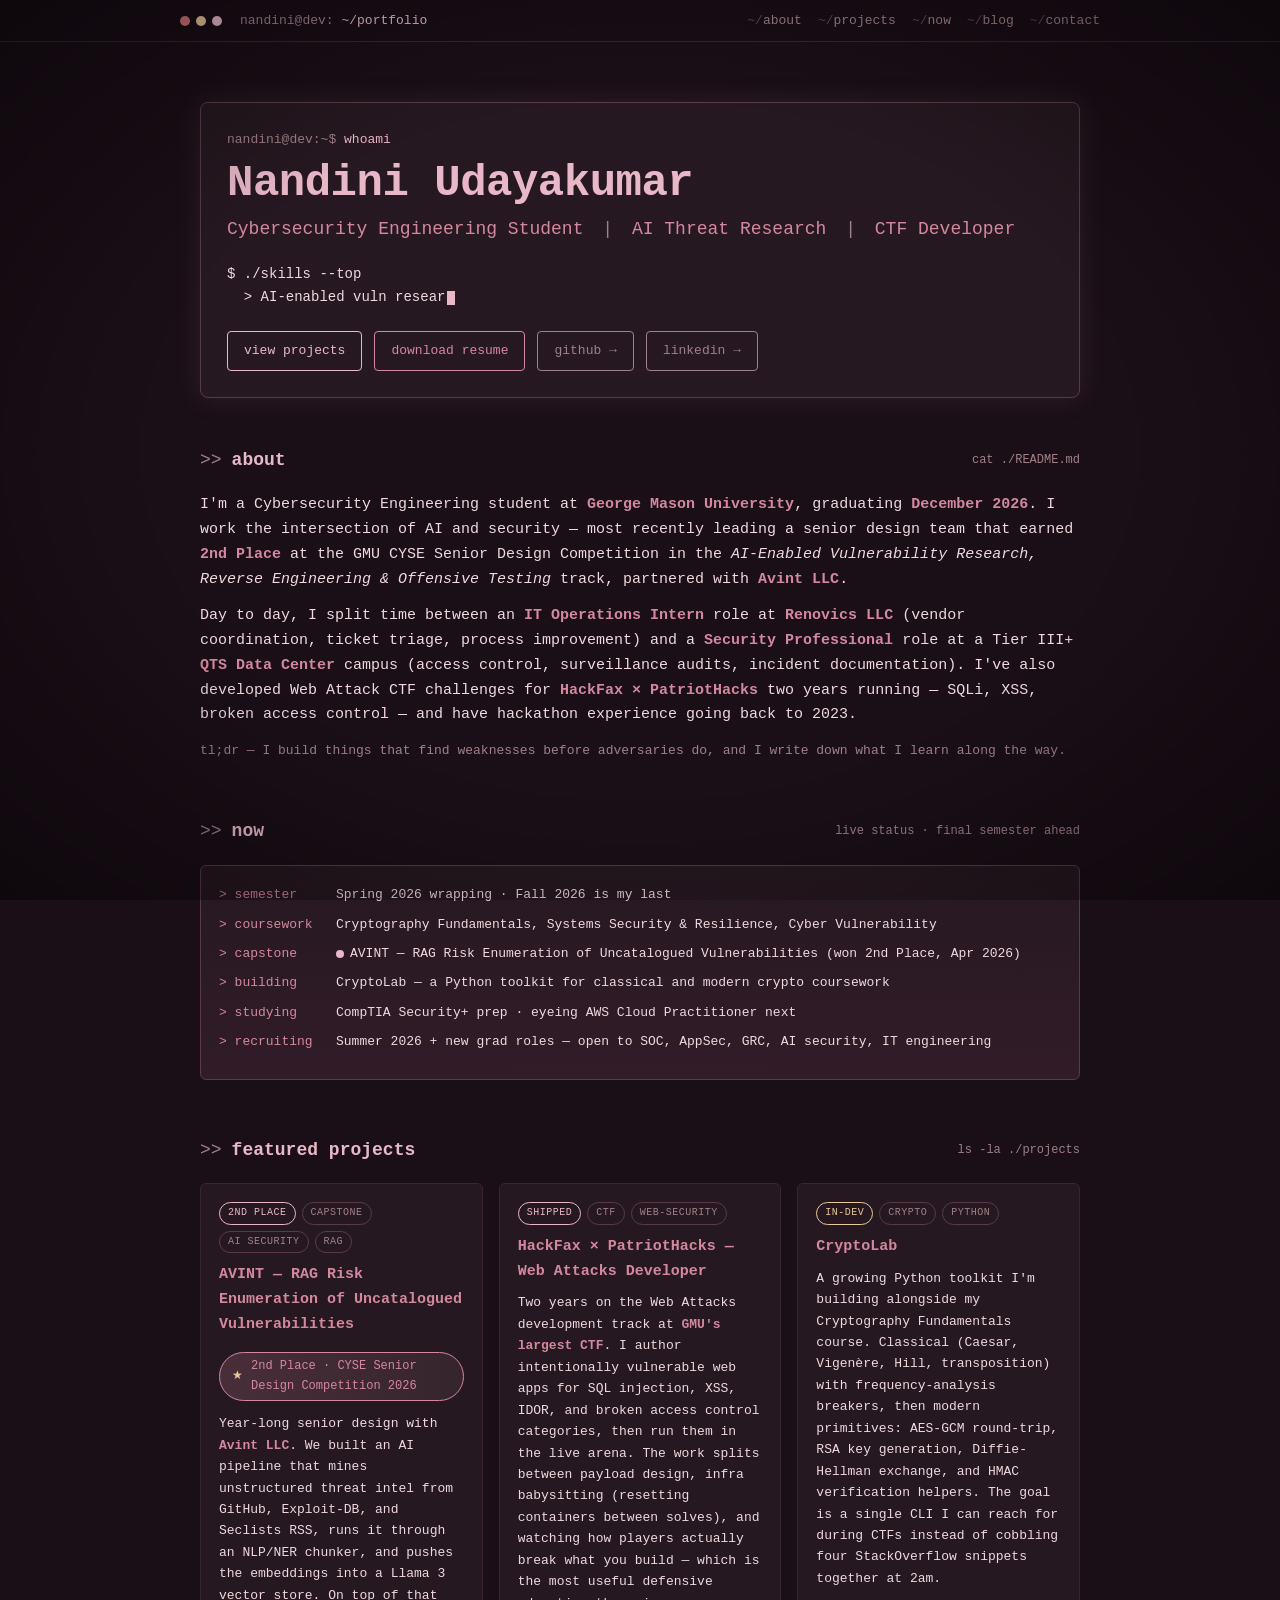
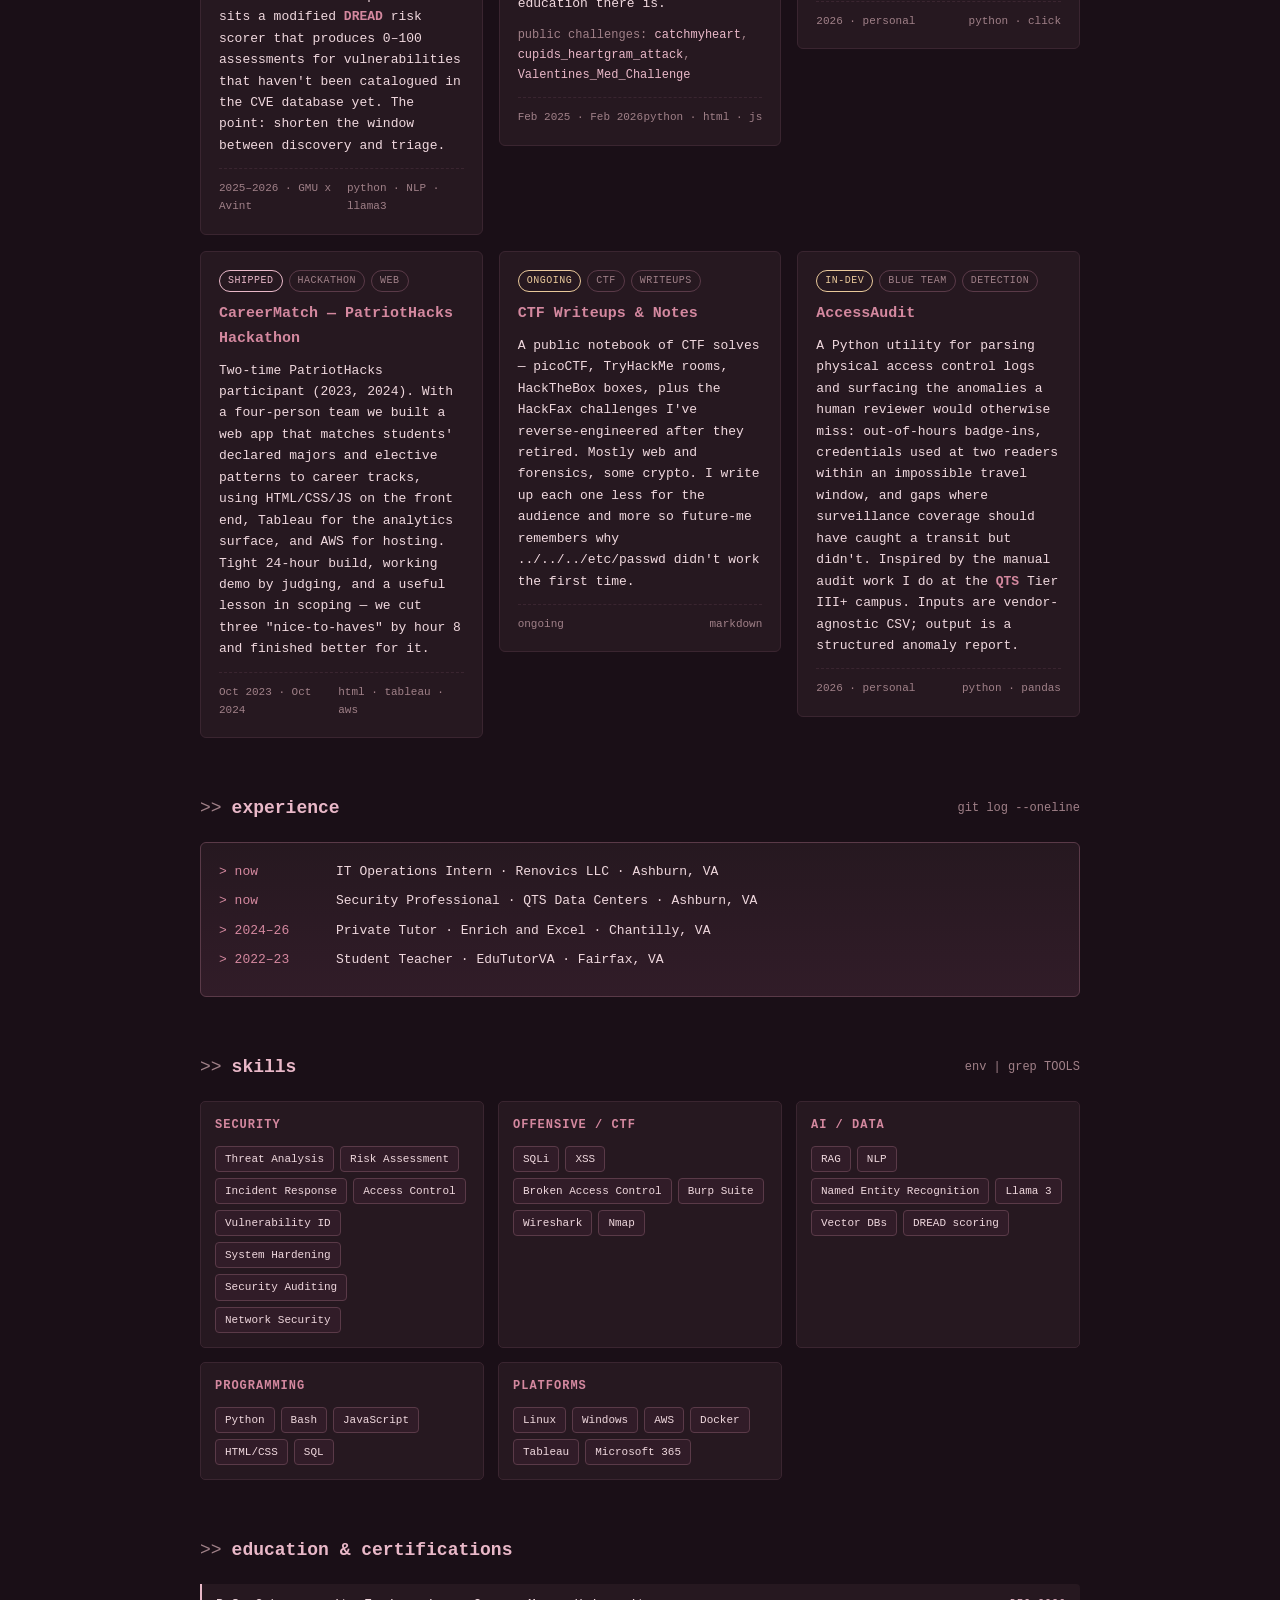
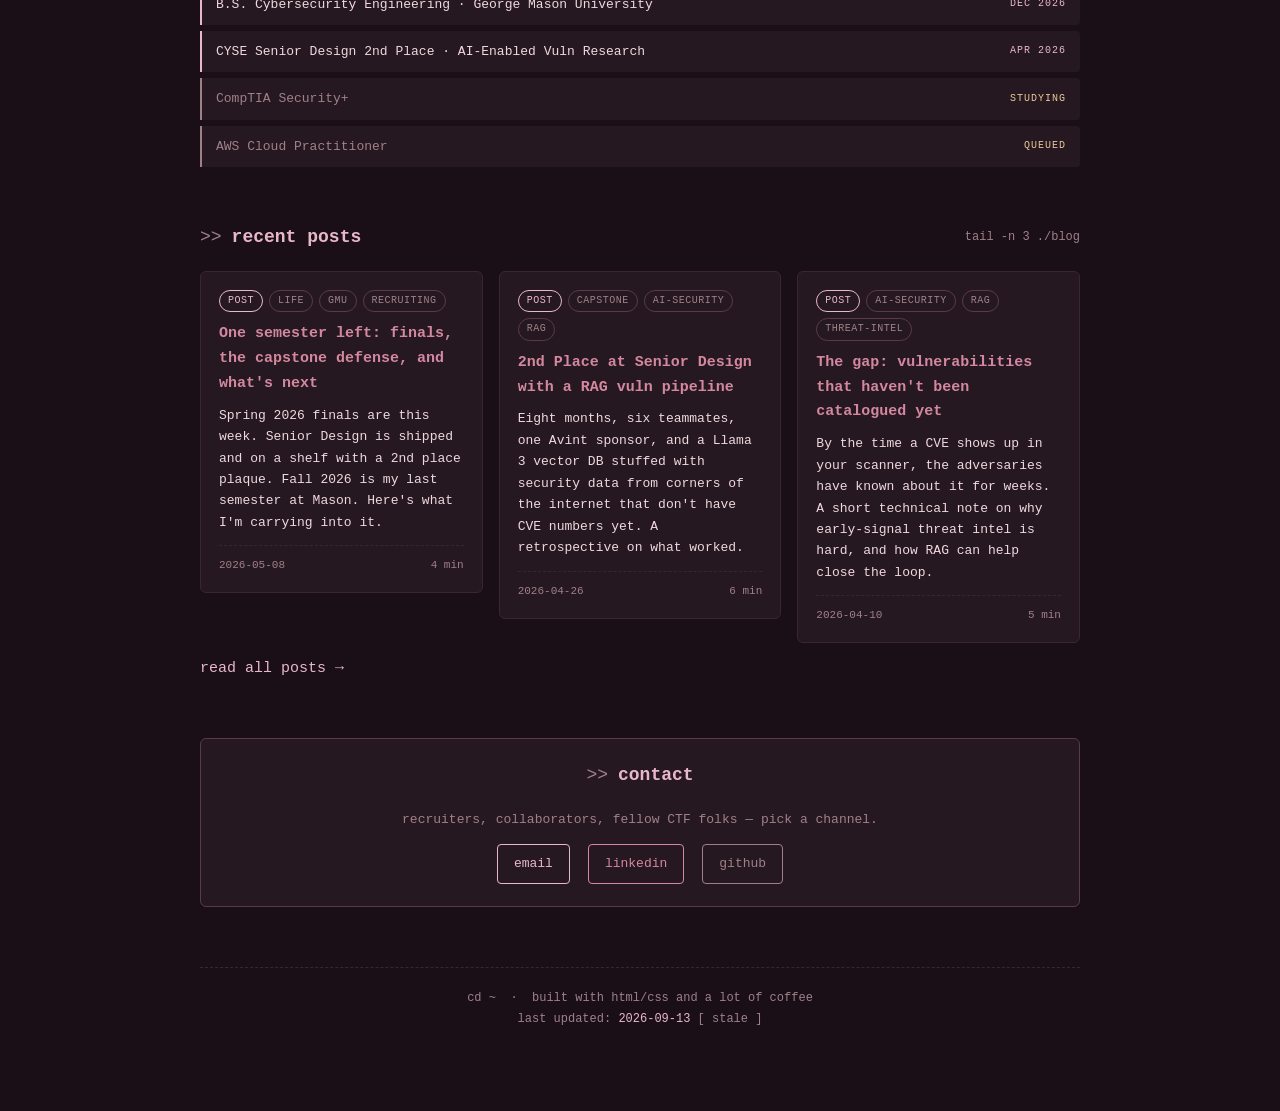
==== index.html @ 2afe8605 "bump last-updated" ====
<!doctype html>
<html lang="en">
<head>
<meta charset="utf-8" />
<meta name="viewport" content="width=device-width, initial-scale=1" />
<title>Nandini Udayakumar - Cybersecurity Engineering @ GMU</title>
<meta name="description" content="Nandini Udayakumar - Cybersecurity Engineering student at George Mason University. AVINT capstone, Web Attacks CTF challenge developer, Python and Linux." />
<meta name="author" content="Nandini Udayakumar" />
<meta property="og:title" content="Nandini Udayakumar - Cybersecurity Engineering @ GMU" />
<meta property="og:description" content="Senior Design 2nd Place. Web Attacks CTF dev. AVINT RAG capstone. Graduating Dec 2026." />
<meta property="og:type" content="website" />
<meta property="og:url" content="https://nandiniuk-25.github.io/" />
<link rel="icon" href="data:image/svg+xml;utf8,<svg xmlns='http://www.w3.org/2000/svg' viewBox='0 0 64 64'><rect width='64' height='64' fill='%231a0f17'/><text x='6' y='44' font-family='monospace' font-size='30' fill='%23e9b8c8'>%26gt;_</text></svg>" />
<link rel="stylesheet" href="style.css" />
</head>
<body>

<header class="topbar">
  <div class="topbar-inner">
    <div class="dots"><span class="dot r"></span><span class="dot y"></span><span class="dot g"></span></div>
    <div class="path">nandini@dev: <span>~/portfolio</span></div>
    <nav class="nav">
      <a href="#about">about</a>
      <a href="#projects">projects</a>
      <a href="#now">now</a>
      <a href="blog.html">blog</a>
      <a href="#contact">contact</a>
    </nav>
  </div>
</header>

<main class="wrap">

  <section class="hero">
    <div class="prompt">whoami</div>
    <h1>Nandini Udayakumar</h1>
    <div class="role">
      <span>Cybersecurity Engineering Student</span>
      <span class="sep">|</span>
      <span>AI Threat Research</span>
      <span class="sep">|</span>
      <span>CTF Developer</span>
    </div>
    <div class="typed-line"><span id="typed"></span><span class="cursor"></span></div>
    <div class="actions">
      <a class="btn" href="#projects">view projects</a>
      <a class="btn alt" href="assets/resume.pdf" download>download resume</a>
      <a class="btn dim" href="https://github.com/NandiniUK-25" target="_blank" rel="noopener">github &rarr;</a>
      <a class="btn dim" href="https://www.linkedin.com/in/nandiniudayakumar/" target="_blank" rel="noopener">linkedin &rarr;</a>
    </div>
  </section>

  <section id="about">
    <h2>about <span class="meta">cat ./README.md</span></h2>
    <p>
      I'm a Cybersecurity Engineering student at <strong>George Mason University</strong>,
      graduating <strong>December 2026</strong>. I work the intersection of AI and security &mdash;
      most recently leading a senior design team that earned <strong>2nd Place</strong>
      at the GMU CYSE Senior Design Competition in the <em>AI-Enabled Vulnerability Research,
      Reverse Engineering &amp; Offensive Testing</em> track, partnered with
      <strong>Avint LLC</strong>.
    </p>
    <p>
      Day to day, I split time between an <strong>IT Operations Intern</strong> role at
      <strong>Renovics LLC</strong> (vendor coordination, ticket triage, process improvement) and
      a <strong>Security Professional</strong> role at a Tier III+ <strong>QTS Data Center</strong>
      campus (access control, surveillance audits, incident documentation). I've also developed
      Web Attack CTF challenges for <strong>HackFax &times; PatriotHacks</strong> two years
      running &mdash; SQLi, XSS, broken access control &mdash; and have hackathon experience going
      back to 2023.
    </p>
    <p class="dim">
      tl;dr &mdash; I build things that find weaknesses before adversaries do, and I write down
      what I learn along the way.
    </p>
  </section>

  <section id="now">
    <h2>now <span class="meta">live status &middot; final semester ahead</span></h2>
    <div class="now-block">
      <div class="now-line"><span class="key">&gt; semester</span><span class="val">Spring 2026 wrapping &middot; Fall 2026 is my last</span></div>
      <div class="now-line"><span class="key">&gt; coursework</span><span class="val">Cryptography Fundamentals, Systems Security &amp; Resilience, Cyber Vulnerability</span></div>
      <div class="now-line"><span class="key">&gt; capstone</span><span class="val"><span class="pulse"></span>AVINT &mdash; RAG Risk Enumeration of Uncatalogued Vulnerabilities (won 2nd Place, Apr 2026)</span></div>
      <div class="now-line"><span class="key">&gt; building</span><span class="val">CryptoLab &mdash; a Python toolkit for classical and modern crypto coursework</span></div>
      <div class="now-line"><span class="key">&gt; studying</span><span class="val">CompTIA Security+ prep &middot; eyeing AWS Cloud Practitioner next</span></div>
      <div class="now-line"><span class="key">&gt; recruiting</span><span class="val">Summer 2026 + new grad roles &mdash; open to SOC, AppSec, GRC, AI security, IT engineering</span></div>
    </div>
  </section>

  <section id="projects">
    <h2>featured projects <span class="meta">ls -la ./projects</span></h2>
    <div class="grid">

      <article class="card">
        <div class="tag-row">
          <span class="tag cyan">2nd place</span>
          <span class="tag">capstone</span>
          <span class="tag">AI security</span>
          <span class="tag">RAG</span>
        </div>
        <h3><a href="projects/avint.html">AVINT &mdash; RAG Risk Enumeration of Uncatalogued Vulnerabilities</a></h3>
        <a class="award" href="https://www.linkedin.com/feed/update/urn:li:activity:7458667062006243329/" target="_blank" rel="noopener">2nd Place &middot; CYSE Senior Design Competition 2026</a>
        <p class="desc">
          Year-long senior design with <strong>Avint LLC</strong>. We built an AI pipeline that
          mines unstructured threat intel from GitHub, Exploit-DB, and Seclists RSS, runs it
          through an NLP/NER chunker, and pushes the embeddings into a Llama 3 vector store.
          On top of that sits a modified <strong>DREAD</strong> risk scorer that produces 0&ndash;100
          assessments for vulnerabilities that haven't been catalogued in the CVE database yet.
          The point: shorten the window between discovery and triage.
        </p>
        <div class="meta"><span>2025&ndash;2026 &middot; GMU x Avint</span><span>python &middot; NLP &middot; llama3</span></div>
      </article>

      <article class="card">
        <div class="tag-row">
          <span class="tag cyan">shipped</span>
          <span class="tag">CTF</span>
          <span class="tag">web-security</span>
        </div>
        <h3><a href="https://github.com/NandiniUK-25?tab=repositories&amp;q=valentines" target="_blank" rel="noopener">HackFax &times; PatriotHacks &mdash; Web Attacks Developer</a></h3>
        <p class="desc">
          Two years on the Web Attacks development track at <strong>GMU's largest CTF</strong>.
          I author intentionally vulnerable web apps for SQL injection, XSS, IDOR, and broken
          access control categories, then run them in the live arena. The work splits between
          payload design, infra babysitting (resetting containers between solves), and
          watching how players actually break what you build &mdash; which is the most
          useful defensive education there is.
        </p>
        <p class="desc" style="font-size:12px;color:var(--ink-dim);margin-top:6px">
          public challenges:
          <a href="https://github.com/NandiniUK-25/catchmyheart" target="_blank" rel="noopener">catchmyheart</a>,
          <a href="https://github.com/NandiniUK-25/cupids_heartgram_attack" target="_blank" rel="noopener">cupids_heartgram_attack</a>,
          <a href="https://github.com/NandiniUK-25/Valentines_Med_Challenge" target="_blank" rel="noopener">Valentines_Med_Challenge</a>
        </p>
        <div class="meta"><span>Feb 2025 &middot; Feb 2026</span><span>python &middot; html &middot; js</span></div>
      </article>

      <article class="card">
        <div class="tag-row">
          <span class="tag yellow">in-dev</span>
          <span class="tag">crypto</span>
          <span class="tag">python</span>
        </div>
        <h3><a href="https://github.com/NandiniUK-25/CryptoLab" target="_blank" rel="noopener">CryptoLab</a></h3>
        <p class="desc">
          A growing Python toolkit I'm building alongside my Cryptography Fundamentals course.
          Classical (Caesar, Vigen&egrave;re, Hill, transposition) with frequency-analysis
          breakers, then modern primitives: AES-GCM round-trip, RSA key generation,
          Diffie-Hellman exchange, and HMAC verification helpers. The goal is a single
          CLI I can reach for during CTFs instead of cobbling four StackOverflow snippets
          together at 2am.
        </p>
        <div class="meta"><span>2026 &middot; personal</span><span>python &middot; click</span></div>
      </article>

      <article class="card">
        <div class="tag-row">
          <span class="tag cyan">shipped</span>
          <span class="tag">hackathon</span>
          <span class="tag">web</span>
        </div>
        <h3><a href="projects/careermatch.html">CareerMatch &mdash; PatriotHacks Hackathon</a></h3>
        <p class="desc">
          Two-time PatriotHacks participant (2023, 2024). With a four-person team we built a
          web app that matches students' declared majors and elective patterns to career
          tracks, using HTML/CSS/JS on the front end, Tableau for the analytics surface, and
          AWS for hosting. Tight 24-hour build, working demo by judging, and a useful lesson
          in scoping &mdash; we cut three "nice-to-haves" by hour 8 and finished better for it.
        </p>
        <div class="meta"><span>Oct 2023 &middot; Oct 2024</span><span>html &middot; tableau &middot; aws</span></div>
      </article>

      <article class="card">
        <div class="tag-row">
          <span class="tag yellow">ongoing</span>
          <span class="tag">CTF</span>
          <span class="tag">writeups</span>
        </div>
        <h3><a href="https://github.com/NandiniUK-25/CTF-Writeups" target="_blank" rel="noopener">CTF Writeups &amp; Notes</a></h3>
        <p class="desc">
          A public notebook of CTF solves &mdash; picoCTF, TryHackMe rooms, HackTheBox boxes,
          plus the HackFax challenges I've reverse-engineered after they retired. Mostly web
          and forensics, some crypto. I write up each one less for the audience and more so
          future-me remembers why <code>../../../etc/passwd</code> didn't work the first time.
        </p>
        <div class="meta"><span>ongoing</span><span>markdown</span></div>
      </article>

      <article class="card">
        <div class="tag-row">
          <span class="tag yellow">in-dev</span>
          <span class="tag">blue team</span>
          <span class="tag">detection</span>
        </div>
        <h3><a href="https://github.com/NandiniUK-25" target="_blank" rel="noopener">AccessAudit</a></h3>
        <p class="desc">
          A Python utility for parsing physical access control logs and surfacing the
          anomalies a human reviewer would otherwise miss: out-of-hours badge-ins,
          credentials used at two readers within an impossible travel window, and gaps
          where surveillance coverage should have caught a transit but didn't. Inspired
          by the manual audit work I do at the <strong>QTS</strong> Tier III+ campus.
          Inputs are vendor-agnostic CSV; output is a structured anomaly report.
        </p>
        <div class="meta"><span>2026 &middot; personal</span><span>python &middot; pandas</span></div>
      </article>

    </div>
  </section>

  <section id="experience">
    <h2>experience <span class="meta">git log --oneline</span></h2>
    <div class="now-block">
      <div class="now-line"><span class="key">&gt; now</span><span class="val">IT Operations Intern &middot; Renovics LLC &middot; Ashburn, VA</span></div>
      <div class="now-line"><span class="key">&gt; now</span><span class="val">Security Professional &middot; QTS Data Centers &middot; Ashburn, VA</span></div>
      <div class="now-line"><span class="key">&gt; 2024&ndash;26</span><span class="val">Private Tutor &middot; Enrich and Excel &middot; Chantilly, VA</span></div>
      <div class="now-line"><span class="key">&gt; 2022&ndash;23</span><span class="val">Student Teacher &middot; EduTutorVA &middot; Fairfax, VA</span></div>
    </div>
  </section>

  <section id="skills">
    <h2>skills <span class="meta">env | grep TOOLS</span></h2>
    <div class="skill-grid">
      <div class="skill-block">
        <h4>Security</h4>
        <div class="pills">
          <span class="pill">Threat Analysis</span><span class="pill">Risk Assessment</span>
          <span class="pill">Incident Response</span><span class="pill">Access Control</span>
          <span class="pill">Vulnerability ID</span><span class="pill">System Hardening</span>
          <span class="pill">Security Auditing</span><span class="pill">Network Security</span>
        </div>
      </div>
      <div class="skill-block">
        <h4>Offensive / CTF</h4>
        <div class="pills">
          <span class="pill">SQLi</span><span class="pill">XSS</span>
          <span class="pill">Broken Access Control</span><span class="pill">Burp Suite</span>
          <span class="pill">Wireshark</span><span class="pill">Nmap</span>
        </div>
      </div>
      <div class="skill-block">
        <h4>AI / Data</h4>
        <div class="pills">
          <span class="pill">RAG</span><span class="pill">NLP</span>
          <span class="pill">Named Entity Recognition</span><span class="pill">Llama 3</span>
          <span class="pill">Vector DBs</span><span class="pill">DREAD scoring</span>
        </div>
      </div>
      <div class="skill-block">
        <h4>Programming</h4>
        <div class="pills">
          <span class="pill">Python</span><span class="pill">Bash</span>
          <span class="pill">JavaScript</span><span class="pill">HTML/CSS</span>
          <span class="pill">SQL</span>
        </div>
      </div>
      <div class="skill-block">
        <h4>Platforms</h4>
        <div class="pills">
          <span class="pill">Linux</span><span class="pill">Windows</span>
          <span class="pill">AWS</span><span class="pill">Docker</span>
          <span class="pill">Tableau</span><span class="pill">Microsoft 365</span>
        </div>
      </div>
    </div>
  </section>

  <section id="certs">
    <h2>education &amp; certifications</h2>
    <div class="cert-row">
      <div class="cert">B.S. Cybersecurity Engineering &middot; George Mason University <span class="stat">Dec 2026</span></div>
      <div class="cert">CYSE Senior Design 2nd Place &middot; AI-Enabled Vuln Research <span class="stat">Apr 2026</span></div>
      <div class="cert dim">CompTIA Security+ <span class="stat">studying</span></div>
      <div class="cert dim">AWS Cloud Practitioner <span class="stat">queued</span></div>
    </div>
  </section>

  <section id="writing">
    <h2>recent posts <span class="meta">tail -n 3 ./blog</span></h2>
    <div class="grid post-list" id="post-list">
      <!-- populated by script.js from posts/index.json -->
    </div>
    <div style="margin-top:14px"><a href="blog.html">read all posts &rarr;</a></div>
  </section>

  <section id="contact" class="contact">
    <h2>contact</h2>
    <p class="dim">recruiters, collaborators, fellow CTF folks &mdash; pick a channel.</p>
    <div class="row">
      <a class="btn" href="mailto:nandini.uk04@gmail.com">email</a>
      <a class="btn alt" href="https://www.linkedin.com/in/nandiniudayakumar/" target="_blank" rel="noopener">linkedin</a>
      <a class="btn dim" href="https://github.com/NandiniUK-25" target="_blank" rel="noopener">github</a>
    </div>
  </section>

  <footer>
    <div>cd ~ &nbsp;&middot;&nbsp; built with html/css and a lot of coffee</div>
    <div>last updated: <span class="last-updated" id="last-updated">2026-09-13</span></div>
  </footer>

</main>

<script src="script.js"></script>
</body>
</html>
---- style.css ----
/* nandini.dev */

:root {
  --bg: #1a0f17;
  --panel: #261820;
  --panel-2: #311c28;
  --ink: #f0d8de;
  --ink-dim: #a08088;
  --cyan: #e9b8c8;      /* primary rose */
  --purple: #d4889f;     /* warm pink accent */
  --magenta: #e85d8a;    /* hot pink highlight */
  --yellow: #e9c89a;     /* warm cream */
  --red: #d4747a;        /* dusty red */
  --border: #3a2530;
  --border-bright: #5a3a48;
  --shadow: 0 0 28px rgba(212, 136, 159, 0.12);
  --mono: "JetBrains Mono", "Fira Code", "SF Mono", "Menlo", "Consolas", monospace;
}

* { box-sizing: border-box; margin: 0; padding: 0; }

html { scroll-behavior: smooth; }

body {
  font-family: var(--mono);
  background: var(--bg);
  color: var(--ink);
  line-height: 1.65;
  font-size: 15px;
  min-height: 100vh;
  overflow-x: hidden;
  position: relative;
}

/* scanlines + vignette */
body::before {
  content: "";
  position: fixed;
  inset: 0;
  pointer-events: none;
  background:
    repeating-linear-gradient(
      to bottom,
      rgba(212, 136, 159, 0.030) 0px,
      rgba(212, 136, 159, 0.030) 1px,
      transparent 1px,
      transparent 3px
    );
  z-index: 1000;
  mix-blend-mode: overlay;
}

body::after {
  content: "";
  position: fixed;
  inset: 0;
  pointer-events: none;
  background: radial-gradient(ellipse at center, transparent 55%, rgba(0,0,0,0.45) 100%);
  z-index: 999;
}

a {
  color: var(--cyan);
  text-decoration: none;
  border-bottom: 1px dashed transparent;
  transition: border-color 0.15s, color 0.15s;
}
a:hover { border-bottom-color: var(--cyan); color: var(--purple); }

::selection { background: var(--purple); color: var(--bg); }

strong, b { color: var(--purple); font-weight: 700; }
.post-body strong, .post-body b { color: var(--purple); }

/* layout */

.wrap {
  max-width: 920px;
  margin: 0 auto;
  padding: 24px 20px 80px;
  position: relative;
  z-index: 1;
}

/* top nav */

.topbar {
  position: sticky;
  top: 0;
  z-index: 50;
  background: rgba(26, 15, 23, 0.92);
  backdrop-filter: blur(8px);
  border-bottom: 1px solid var(--border);
  padding: 10px 20px;
}

.topbar-inner {
  max-width: 920px;
  margin: 0 auto;
  display: flex;
  align-items: center;
  gap: 18px;
  font-size: 13px;
}

.topbar .dots { display: flex; gap: 6px; }
.topbar .dot {
  width: 10px; height: 10px; border-radius: 50%;
  background: #5a3a48;
}
.topbar .dot.r { background: var(--red); }
.topbar .dot.y { background: var(--yellow); }
.topbar .dot.g { background: var(--cyan); }

.topbar .path { color: var(--ink-dim); flex: 1; }
.topbar .path span { color: var(--cyan); }

.nav { display: flex; gap: 16px; }
.nav a {
  color: var(--ink-dim);
  font-size: 13px;
  border: none;
}
.nav a:hover, .nav a.active { color: var(--purple); }
.nav a::before { content: "~/"; color: var(--ink-dim); opacity: 0.5; }

@media (max-width: 640px) {
  .topbar .path { display: none; }
  .nav { font-size: 12px; gap: 10px; flex-wrap: wrap; }
}

/* hero */

.hero {
  margin: 36px 0 48px;
  padding: 26px;
  background: var(--panel);
  border: 1px solid var(--border-bright);
  border-radius: 8px;
  box-shadow: var(--shadow);
  position: relative;
}

.hero .prompt { color: var(--cyan); margin-bottom: 8px; font-size: 13px; }
.hero .prompt::before { content: "nandini@dev:~$ "; color: var(--ink-dim); }

.hero h1 {
  font-size: clamp(28px, 5vw, 44px);
  font-weight: 700;
  color: var(--cyan);
  letter-spacing: -0.5px;
  line-height: 1.1;
  margin: 4px 0 8px;
}
.hero .role {
  color: var(--purple);
  font-size: clamp(14px, 2.5vw, 18px);
  margin-bottom: 18px;
}
.hero .role .sep { color: var(--ink-dim); margin: 0 8px; }

.hero .typed-line {
  color: var(--ink);
  margin-top: 18px;
  min-height: 1.6em;
  font-size: 14px;
  white-space: pre-wrap;
}
.hero .typed-line .cursor {
  display: inline-block;
  width: 8px;
  height: 1em;
  background: var(--cyan);
  vertical-align: text-bottom;
  margin-left: 2px;
  animation: blink 1s steps(2) infinite;
}
@keyframes blink { 50% { opacity: 0; } }

.hero .actions {
  margin-top: 22px;
  display: flex;
  gap: 12px;
  flex-wrap: wrap;
}

.btn {
  display: inline-block;
  padding: 8px 16px;
  border: 1px solid var(--cyan);
  color: var(--cyan);
  background: transparent;
  font-family: var(--mono);
  font-size: 13px;
  cursor: pointer;
  border-radius: 4px;
  transition: all 0.15s;
}
.btn:hover { background: var(--cyan); color: var(--bg); border-bottom-color: var(--cyan); }
.btn.alt { border-color: var(--purple); color: var(--purple); }
.btn.alt:hover { background: var(--purple); color: var(--bg); }
.btn.dim { border-color: var(--ink-dim); color: var(--ink-dim); }
.btn.dim:hover { background: var(--ink-dim); color: var(--bg); }

/* sections */

section { margin-bottom: 56px; scroll-margin-top: 80px; }

h2 {
  color: var(--cyan);
  font-size: 18px;
  margin-bottom: 18px;
  display: flex;
  align-items: center;
  gap: 10px;
}
h2::before {
  content: ">>";
  color: var(--ink-dim);
  font-weight: 400;
}
h2 .meta {
  color: var(--ink-dim);
  font-size: 12px;
  margin-left: auto;
  font-weight: 400;
}

h3 {
  color: var(--purple);
  font-size: 15px;
  margin-bottom: 6px;
}

p { margin-bottom: 12px; color: var(--ink); }
p.dim { color: var(--ink-dim); font-size: 13px; }

ul.bullets {
  list-style: none;
  margin-left: 0;
}
ul.bullets li {
  padding-left: 20px;
  position: relative;
  margin-bottom: 6px;
  font-size: 14px;
  color: var(--ink);
}
ul.bullets li::before {
  content: "→";
  position: absolute;
  left: 0;
  color: var(--cyan);
}

/* cards */

.grid {
  display: grid;
  grid-template-columns: repeat(auto-fit, minmax(280px, 1fr));
  gap: 16px;
  align-items: start;
}

.card {
  background: var(--panel);
  border: 1px solid var(--border);
  border-radius: 6px;
  padding: 18px;
  transition: border-color 0.2s, transform 0.2s;
  position: relative;
  overflow: hidden;
}
.card:hover {
  border-color: var(--purple);
  transform: translateY(-2px);
}

.card .tag-row {
  display: flex;
  gap: 6px;
  flex-wrap: wrap;
  margin-bottom: 10px;
}
.tag {
  font-size: 10px;
  padding: 2px 8px;
  border: 1px solid var(--border-bright);
  border-radius: 999px;
  color: var(--ink-dim);
  text-transform: uppercase;
  letter-spacing: 0.5px;
}
.tag.cyan { color: var(--cyan); border-color: var(--cyan); }
.tag.purple { color: var(--purple); border-color: var(--purple); }
.tag.magenta { color: var(--magenta); border-color: var(--magenta); }
.tag.yellow { color: var(--yellow); border-color: var(--yellow); }

.card h3 a { color: var(--purple); border: none; }
.card h3 a:hover { color: var(--cyan); }

.card .desc {
  color: var(--ink);
  font-size: 13px;
  margin: 8px 0 12px;
}

.card .meta {
  font-size: 11px;
  color: var(--ink-dim);
  display: flex;
  justify-content: space-between;
  margin-top: 12px;
  padding-top: 10px;
  border-top: 1px dashed var(--border);
}

/* award banner */
.award {
  display: inline-flex;
  align-items: center;
  gap: 8px;
  background: linear-gradient(90deg, rgba(212,136,159,0.20), rgba(233,184,200,0.08));
  border: 1px solid var(--purple);
  padding: 4px 12px;
  border-radius: 999px;
  font-size: 12px;
  color: var(--purple);
  margin: 8px 0 4px;
  text-decoration: none;
  border-bottom: 1px solid var(--purple);
}
.award::before { content: "★"; color: var(--yellow); }
a.award:hover {
  background: linear-gradient(90deg, rgba(212,136,159,0.32), rgba(233,184,200,0.16));
  color: var(--purple);
  border-color: var(--purple);
}

/* skill matrix */

.skill-grid {
  display: grid;
  grid-template-columns: repeat(auto-fit, minmax(220px, 1fr));
  gap: 14px;
}
.skill-block {
  background: var(--panel);
  border: 1px solid var(--border);
  border-radius: 5px;
  padding: 14px;
}
.skill-block h4 {
  color: var(--purple);
  font-size: 12px;
  text-transform: uppercase;
  letter-spacing: 1px;
  margin-bottom: 10px;
}
.skill-block .pills {
  display: flex;
  gap: 6px;
  flex-wrap: wrap;
}
.skill-block .pill {
  font-size: 11px;
  padding: 3px 9px;
  background: var(--panel-2);
  border: 1px solid var(--border-bright);
  border-radius: 4px;
  color: var(--ink);
}

/* certs */

.cert-row {
  display: flex;
  flex-direction: column;
  gap: 6px;
}
.cert {
  display: flex;
  gap: 12px;
  padding: 10px 14px;
  background: var(--panel);
  border-left: 2px solid var(--cyan);
  border-radius: 0 4px 4px 0;
  align-items: center;
  font-size: 13px;
}
.cert.dim { border-left-color: var(--ink-dim); color: var(--ink-dim); }
.cert .stat {
  font-size: 10px;
  letter-spacing: 1px;
  text-transform: uppercase;
  margin-left: auto;
  color: var(--cyan);
}
.cert.dim .stat { color: var(--yellow); }

/* now / status */

.now-block {
  background: linear-gradient(180deg, var(--panel), var(--panel-2));
  border: 1px solid var(--border-bright);
  border-radius: 6px;
  padding: 18px;
}
.now-block .now-line {
  display: flex;
  gap: 12px;
  margin-bottom: 8px;
  font-size: 13px;
}
.now-block .now-line .key {
  color: var(--purple);
  min-width: 105px;
}
.now-block .now-line .val { color: var(--ink); }
.now-block .now-line .pulse {
  display: inline-block;
  width: 8px; height: 8px;
  border-radius: 50%;
  background: var(--cyan);
  margin-right: 6px;
  animation: pulse 1.6s infinite;
  vertical-align: middle;
}
@keyframes pulse {
  0%, 100% { box-shadow: 0 0 0 0 rgba(233, 184, 200, 0.7); }
  50% { box-shadow: 0 0 0 6px rgba(233, 184, 200, 0); }
}

/* contact + footer */

.contact {
  background: var(--panel);
  border: 1px solid var(--border-bright);
  padding: 22px;
  border-radius: 6px;
  text-align: center;
}
.contact h2 { justify-content: center; }
.contact .row {
  display: flex;
  gap: 18px;
  justify-content: center;
  flex-wrap: wrap;
  margin-top: 14px;
}

footer {
  margin-top: 60px;
  padding-top: 20px;
  border-top: 1px dashed var(--border);
  color: var(--ink-dim);
  font-size: 12px;
  text-align: center;
  line-height: 1.8;
}
footer .last-updated { color: var(--cyan); }

/* blog */

.post-list .card { display: block; }

.post-body {
  background: var(--panel);
  padding: 28px;
  border: 1px solid var(--border);
  border-radius: 6px;
}
.post-body h1 { color: var(--cyan); font-size: 26px; margin-bottom: 10px; }
.post-body .post-meta { color: var(--ink-dim); font-size: 12px; margin-bottom: 24px; }
.post-body p { margin-bottom: 14px; font-size: 15px; }
.post-body code {
  background: var(--panel-2);
  padding: 2px 6px;
  border-radius: 3px;
  font-size: 13px;
  color: var(--purple);
}
.post-body pre {
  background: var(--panel-2);
  padding: 14px;
  border-radius: 4px;
  border: 1px solid var(--border);
  overflow-x: auto;
  margin: 14px 0;
}
.post-body h2 { font-size: 18px; margin: 24px 0 12px; }
.post-body ul { margin: 12px 0 12px 24px; }
.post-body li { margin-bottom: 6px; }
.post-body blockquote {
  border-left: 3px solid var(--purple);
  padding-left: 14px;
  margin: 16px 0;
  color: var(--ink-dim);
  font-style: italic;
}

/* figures: photos with captions */
.post-body figure {
  margin: 20px 0;
  border: 1px solid var(--border);
  border-radius: 6px;
  overflow: hidden;
  background: var(--bg);
}
.post-body figure img {
  display: block;
  width: 100%;
  height: auto;
  max-height: 720px;
  object-fit: contain;
  object-position: center;
  background: var(--bg);
}
.post-body figure.contain img { object-fit: contain; background: #000; }
.post-body figure figcaption {
  padding: 10px 14px;
  font-size: 12px;
  color: var(--ink-dim);
  border-top: 1px solid var(--border);
  background: var(--panel-2);
  text-align: center;
}
.post-body figure.split {
  display: grid;
  grid-template-columns: 1fr 1fr;
  gap: 0;
  border: none;
  background: transparent;
}
.post-body figure.split > figure {
  margin: 0;
}
@media (max-width: 640px) {
  .post-body figure.split { grid-template-columns: 1fr; }
}

/* 404 */
.terminal-page {
  max-width: 720px;
  margin: 60px auto;
  padding: 28px;
  background: var(--panel);
  border: 1px solid var(--cyan);
  border-radius: 6px;
  box-shadow: 0 0 32px rgba(233, 184, 200, 0.18);
}
.terminal-page h1 { color: var(--cyan); font-size: 22px; margin-bottom: 16px; }
.terminal-page p { font-size: 14px; margin-bottom: 12px; }
.terminal-page .ascii {
  white-space: pre;
  color: var(--purple);
  font-size: 11px;
  line-height: 1.2;
  margin: 16px 0;
  overflow-x: auto;
}

/* utility */
.row { display: flex; gap: 14px; flex-wrap: wrap; }
.spacer { height: 24px; }
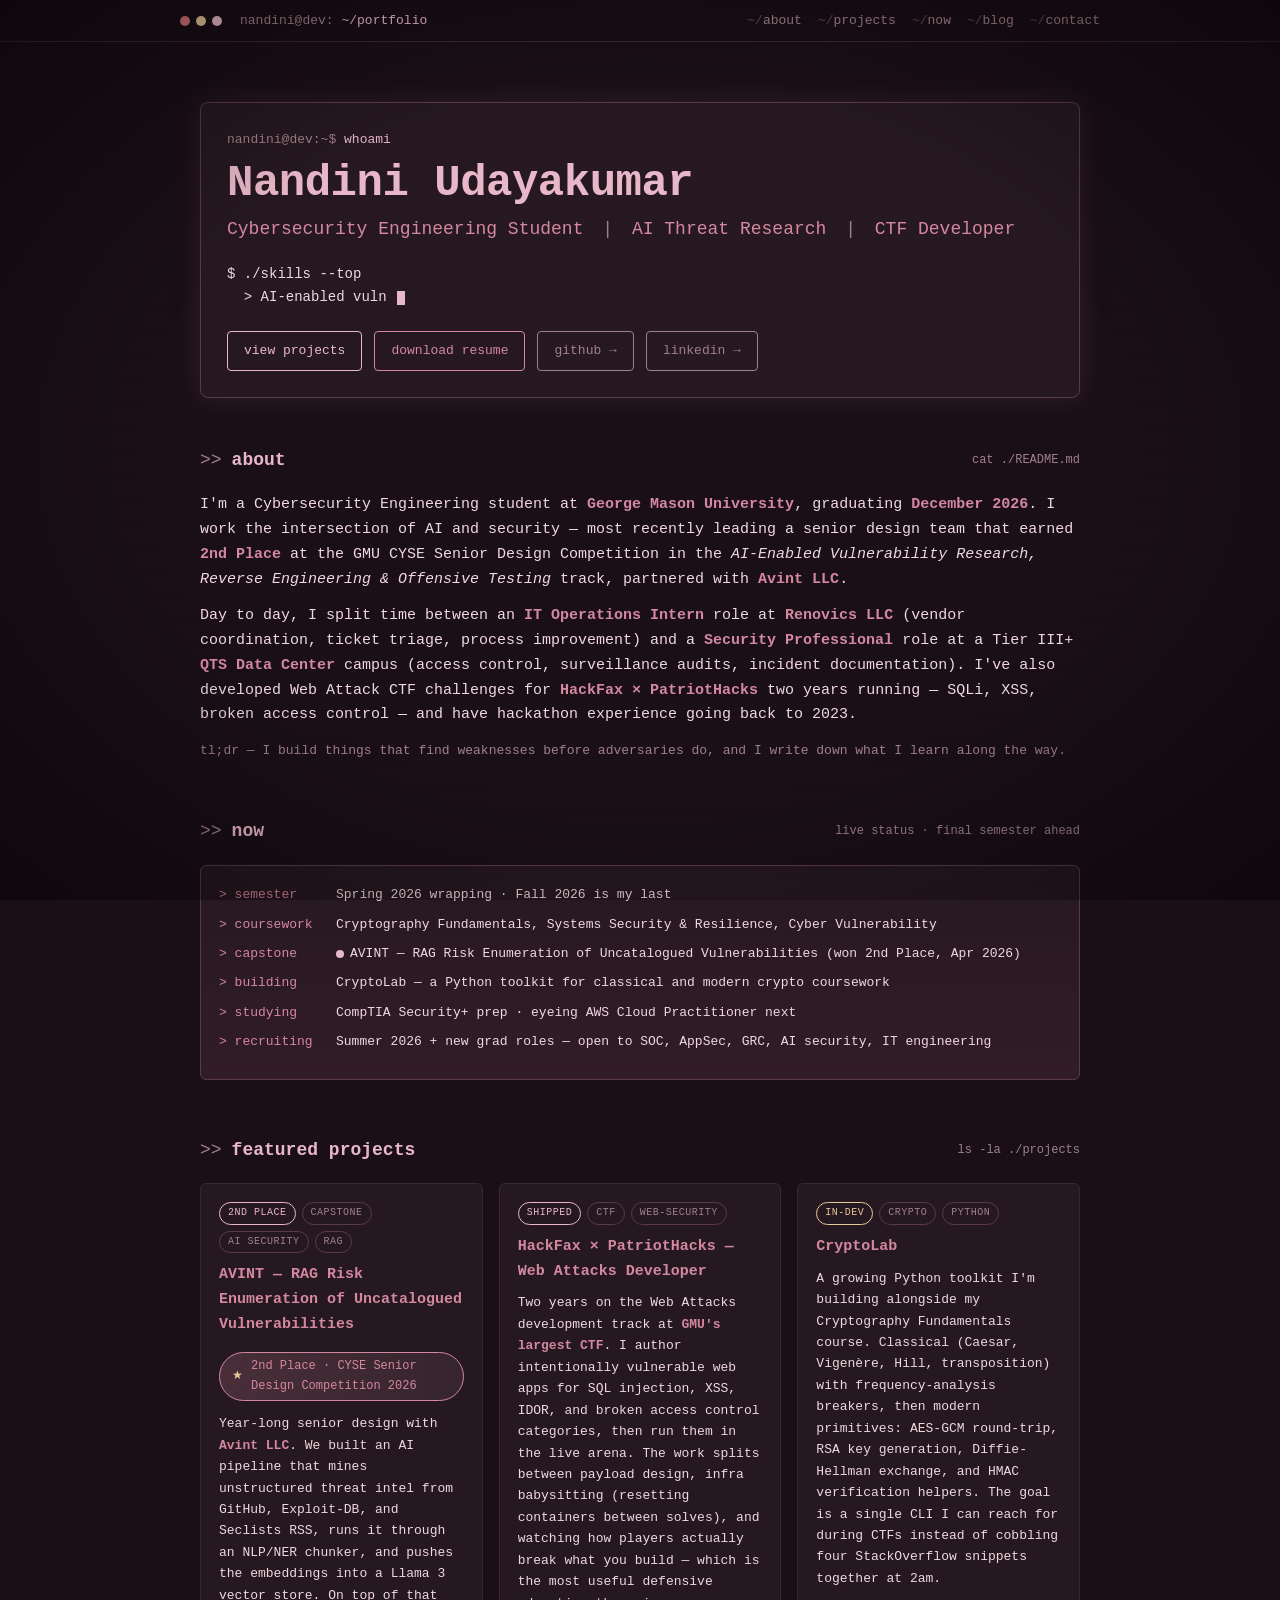
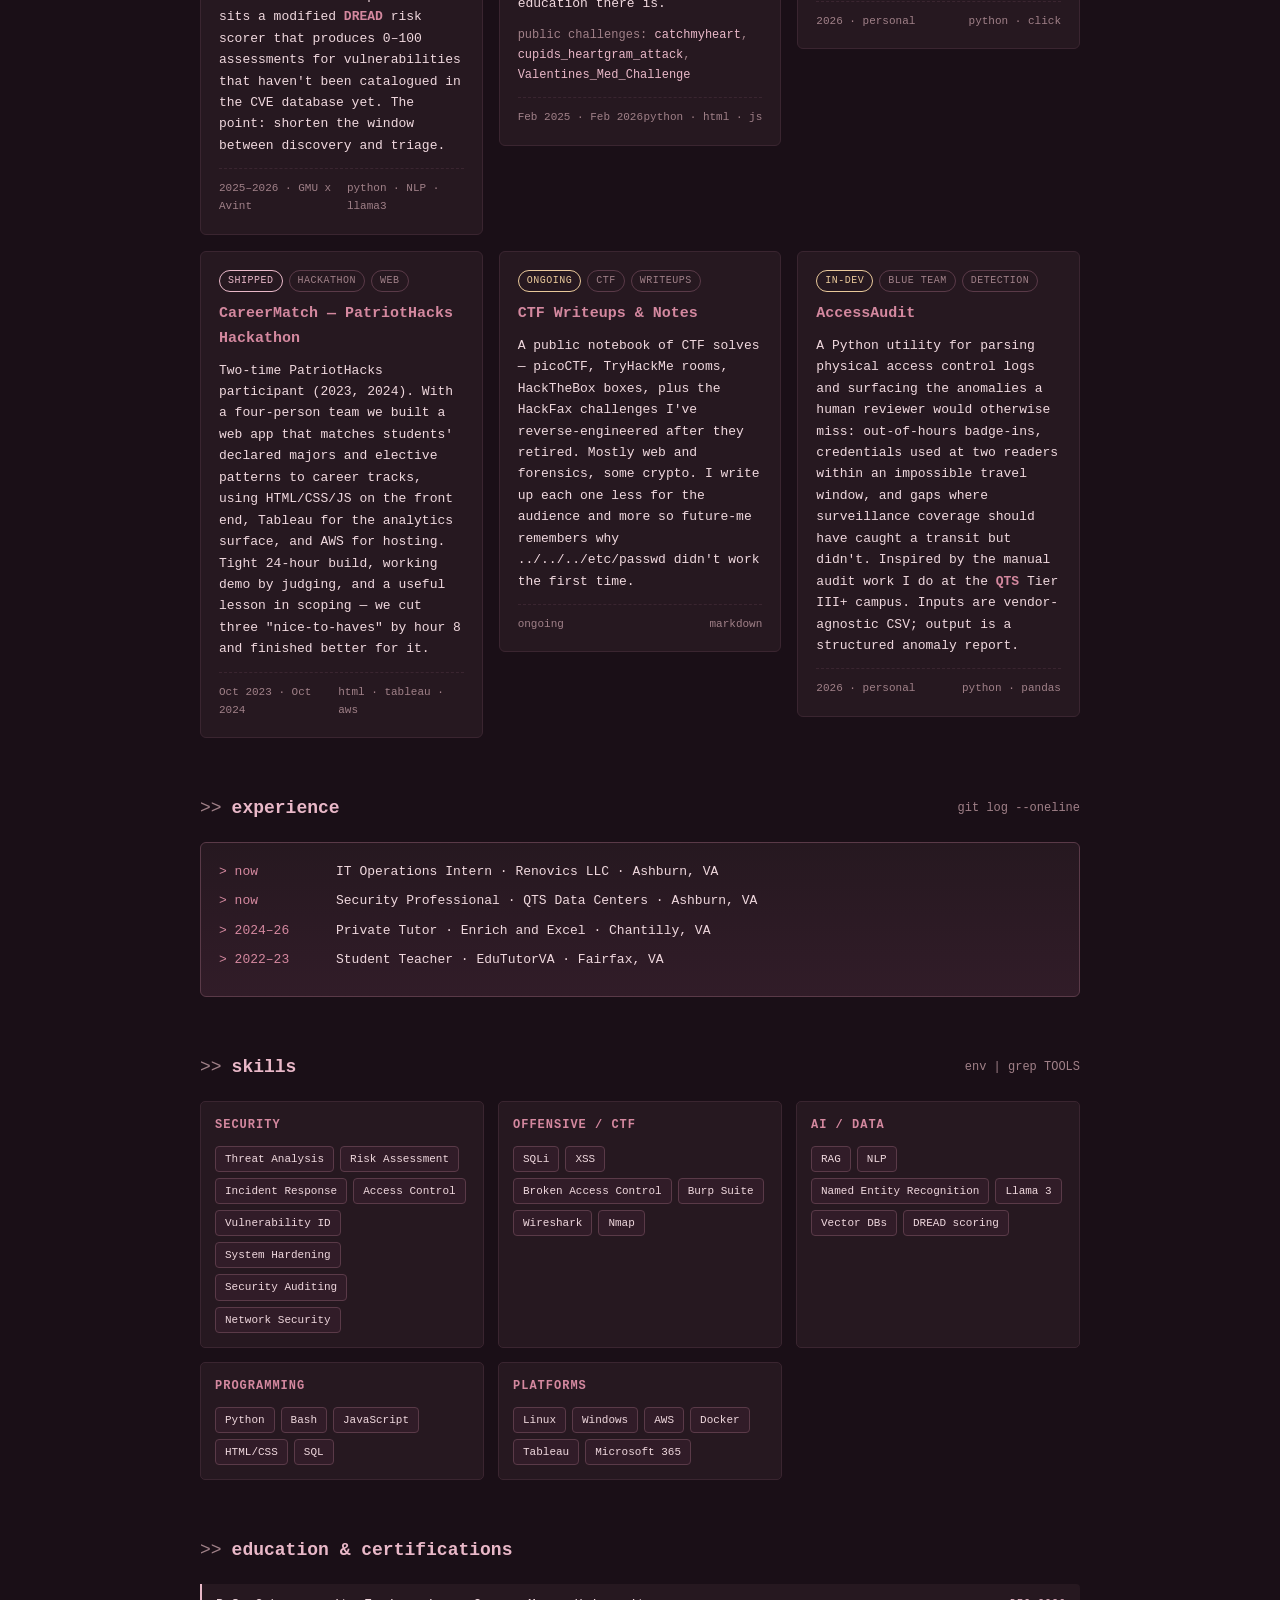
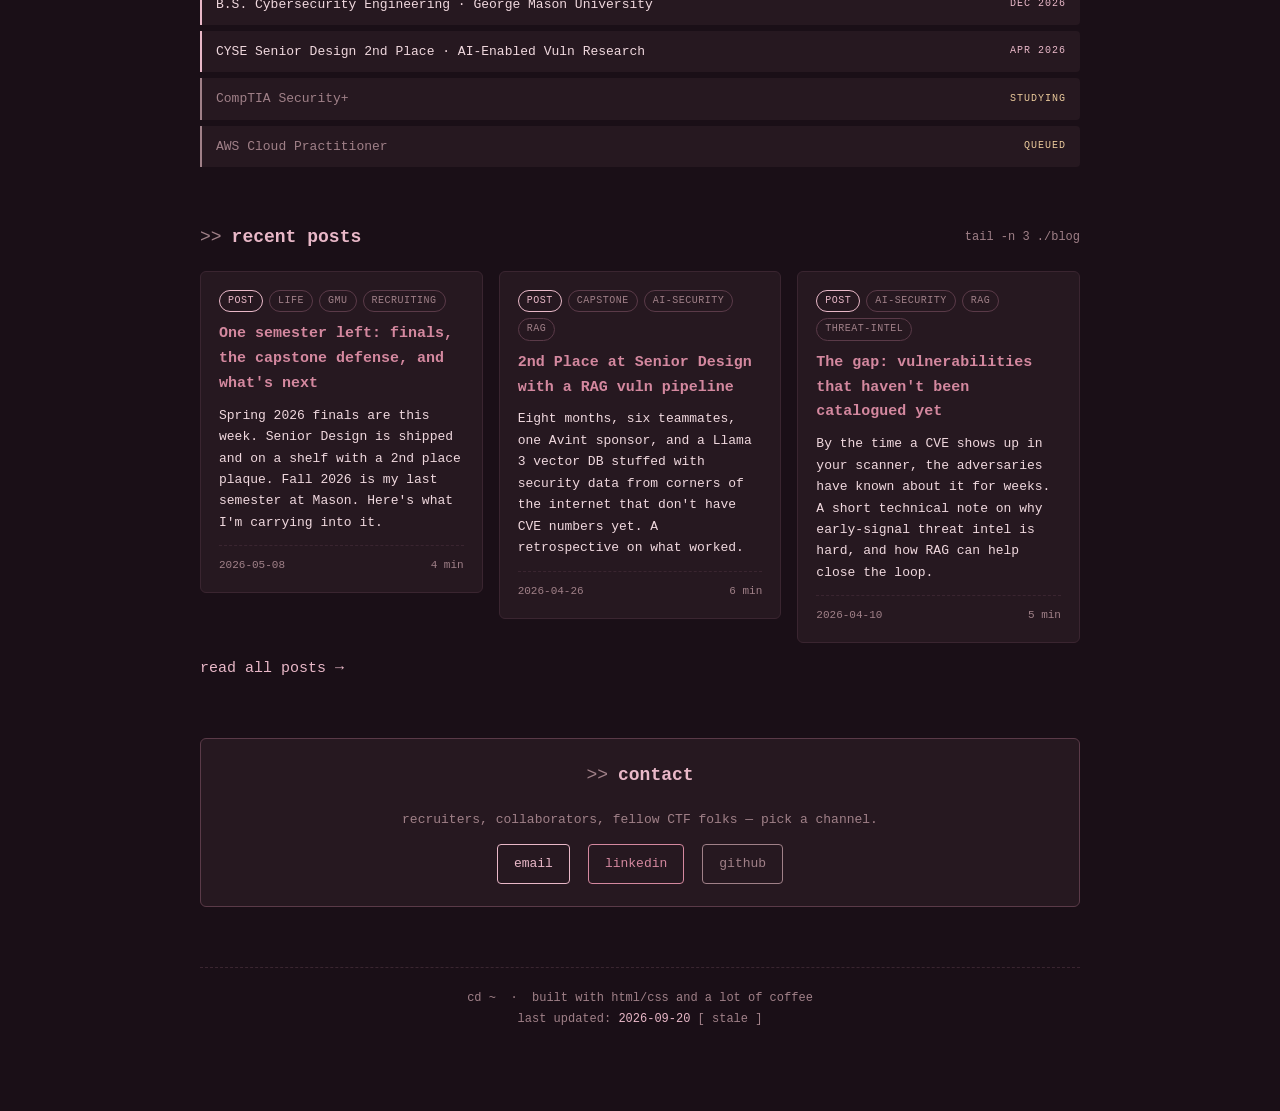
==== commit 2b7499ff: "bump last-updated" ====
--- a/index.html
+++ b/index.html
@@ -294,7 +294,7 @@
 
   <footer>
     <div>cd ~ &nbsp;&middot;&nbsp; built with html/css and a lot of coffee</div>
-    <div>last updated: <span class="last-updated" id="last-updated">2026-09-13</span></div>
+    <div>last updated: <span class="last-updated" id="last-updated">2026-09-20</span></div>
   </footer>
 
 </main>
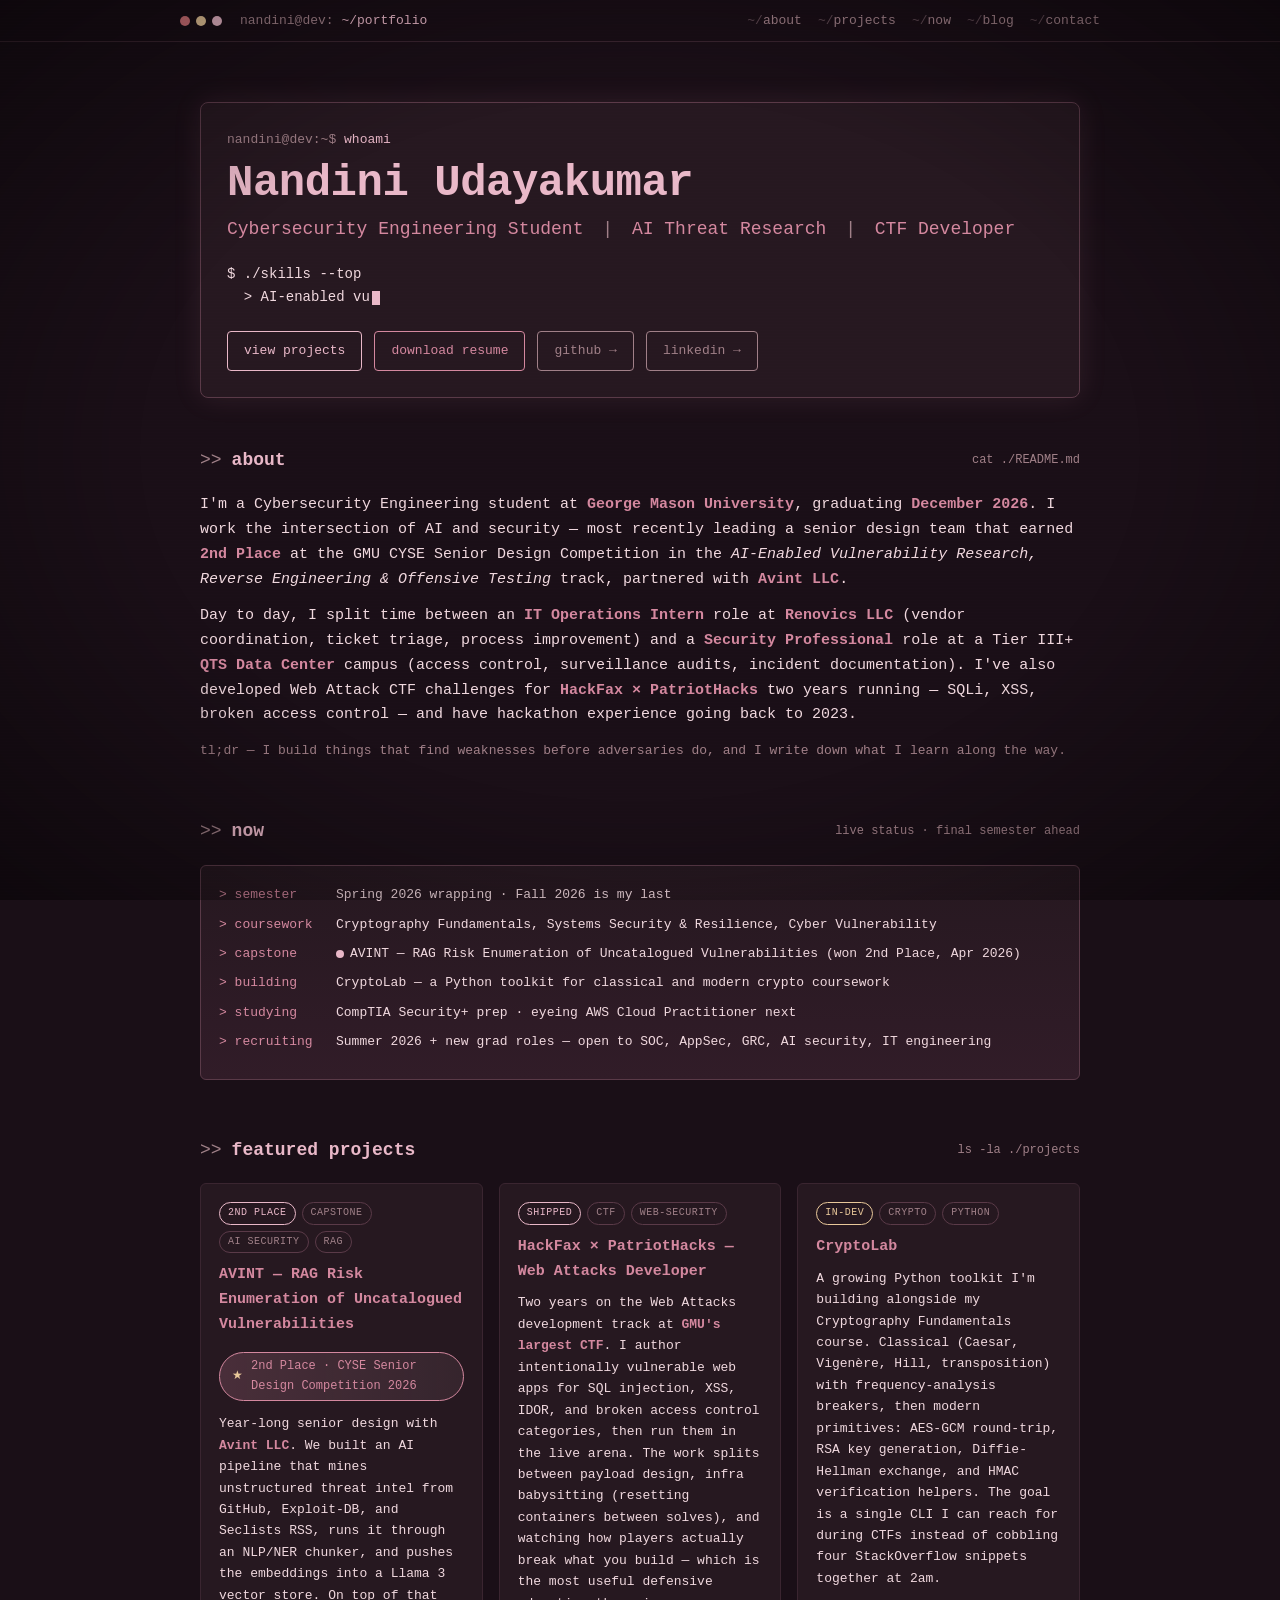
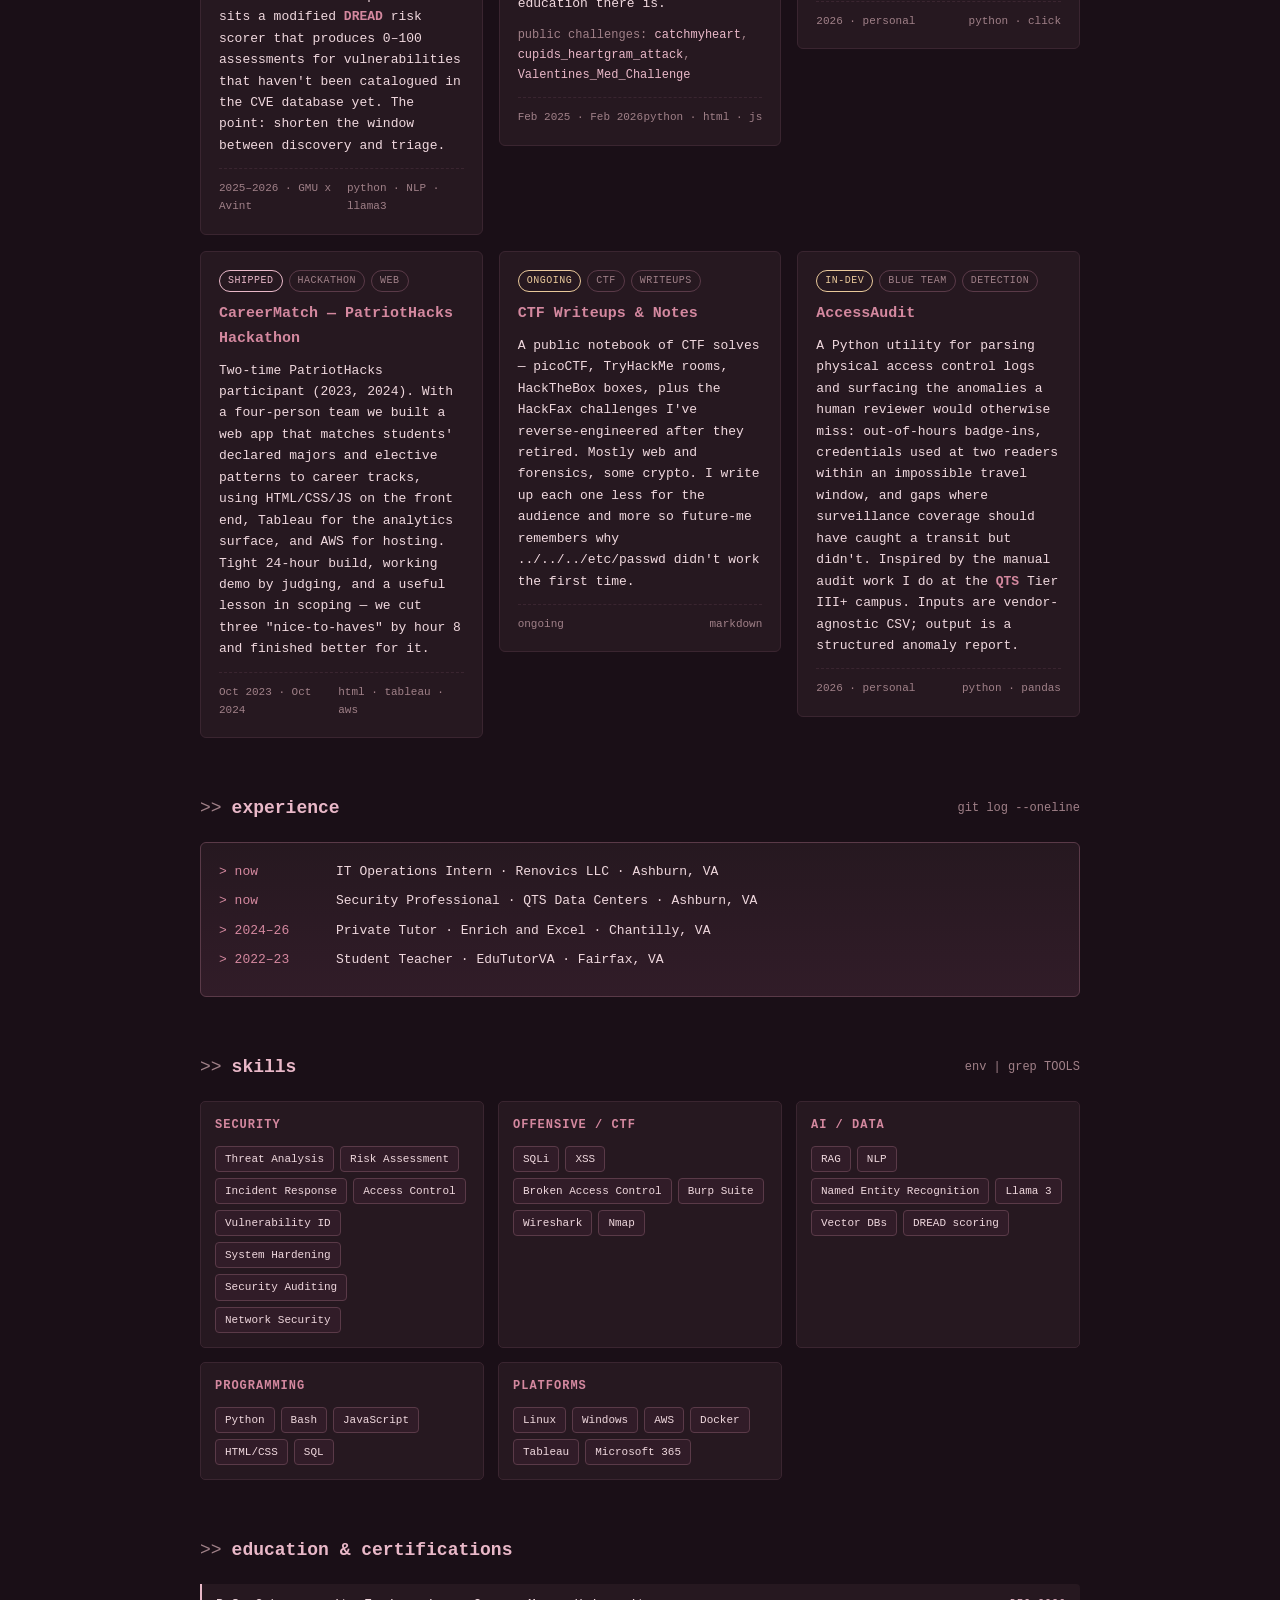
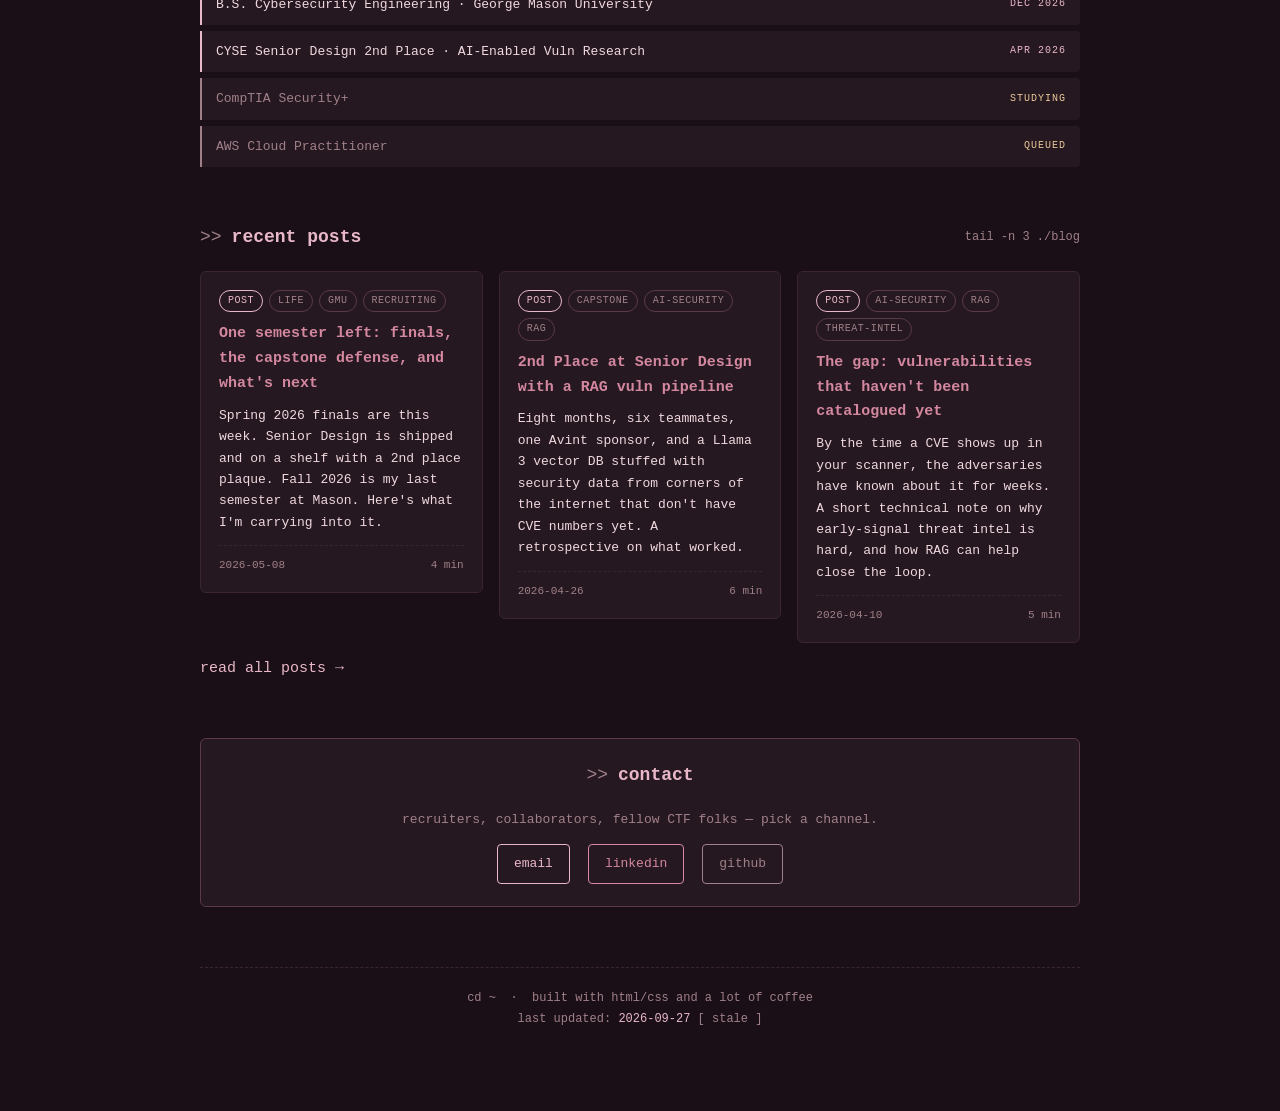
==== commit 6d0b1562: "bump last-updated" ====
--- a/index.html
+++ b/index.html
@@ -294,7 +294,7 @@
 
   <footer>
     <div>cd ~ &nbsp;&middot;&nbsp; built with html/css and a lot of coffee</div>
-    <div>last updated: <span class="last-updated" id="last-updated">2026-09-20</span></div>
+    <div>last updated: <span class="last-updated" id="last-updated">2026-09-27</span></div>
   </footer>
 
 </main>
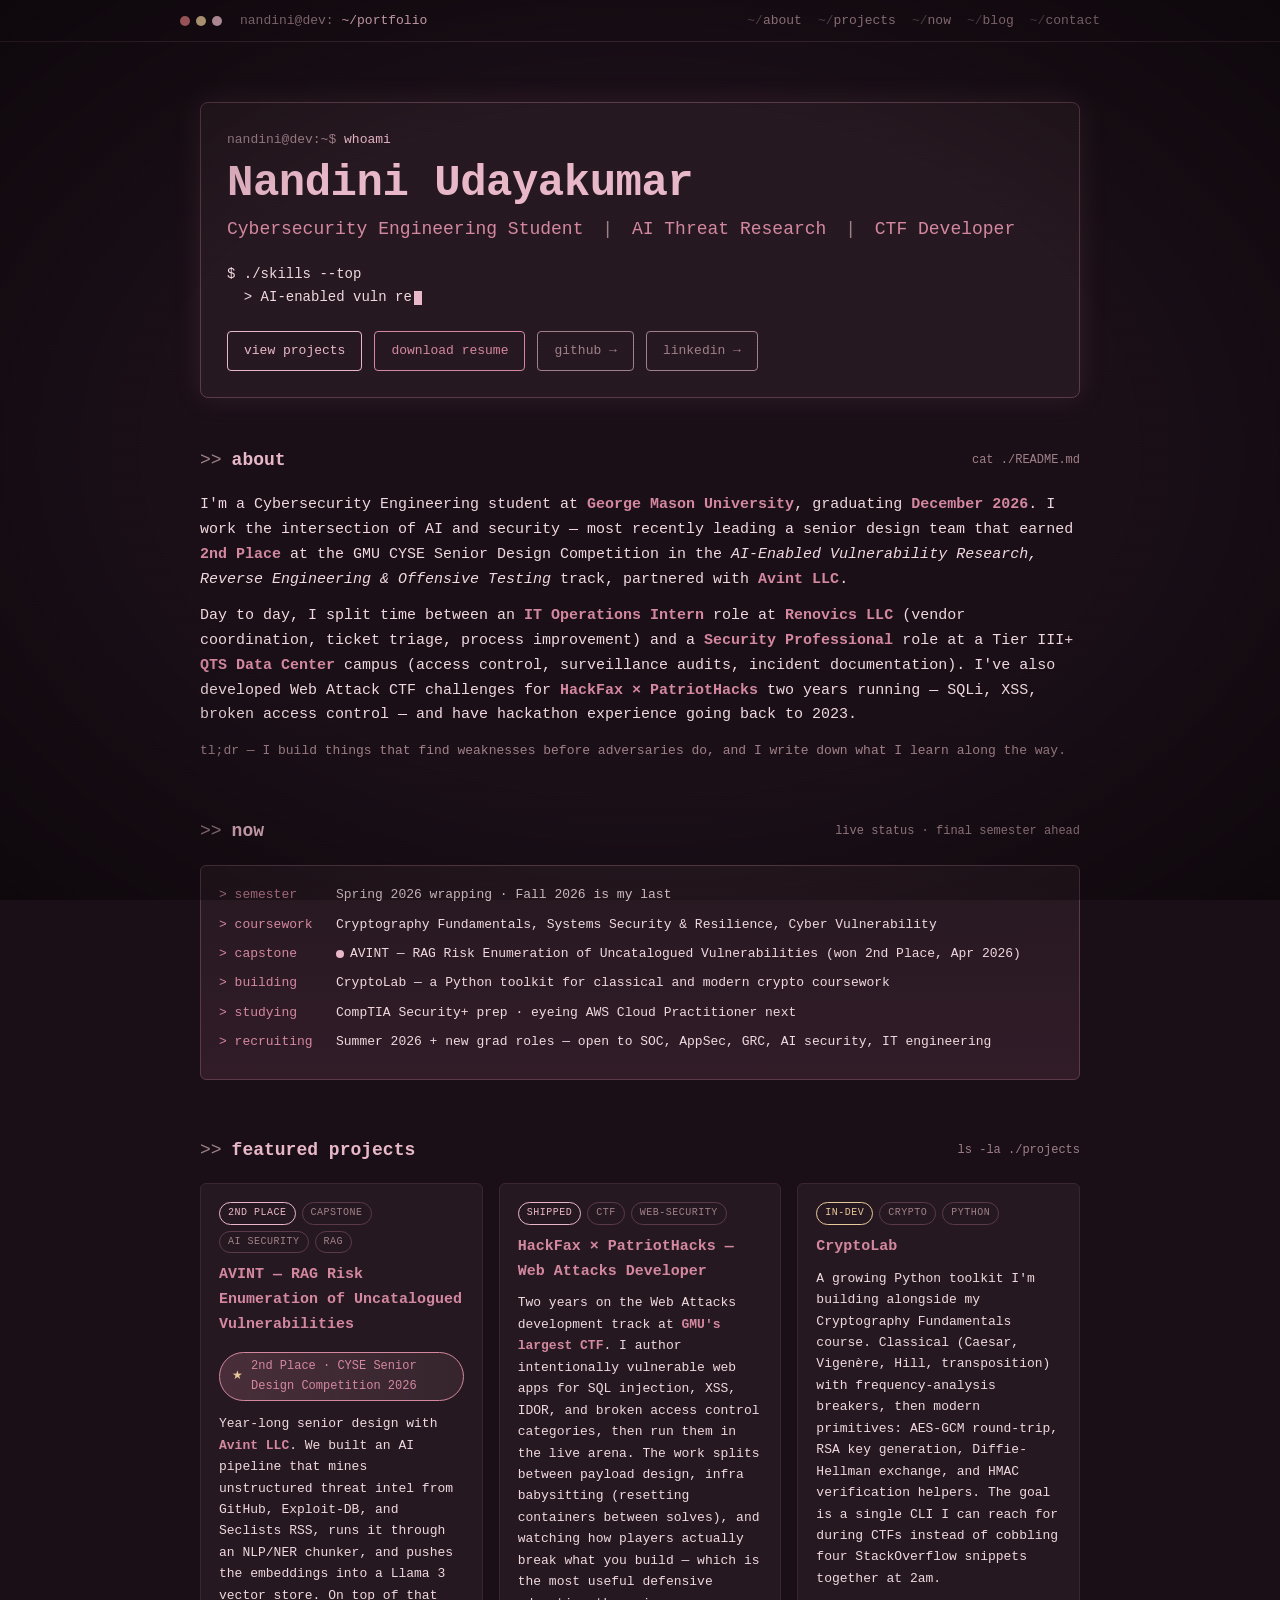
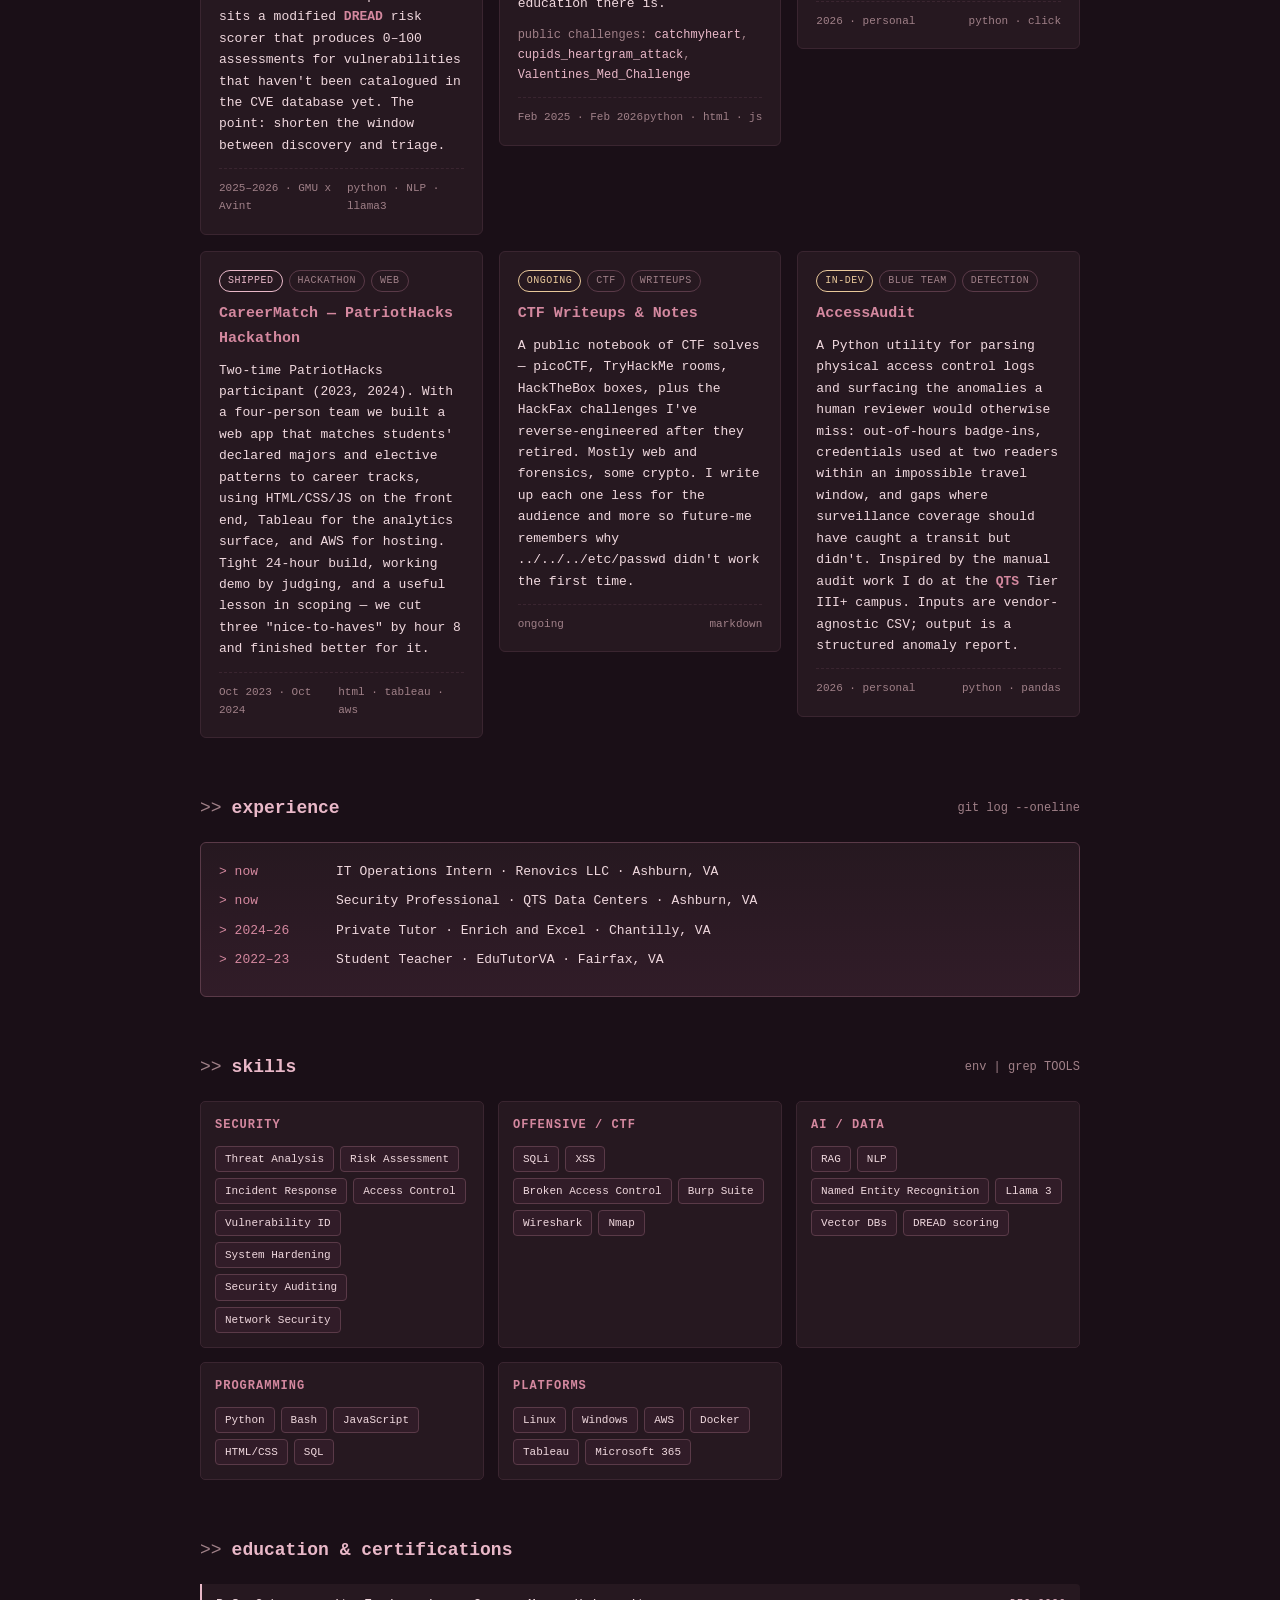
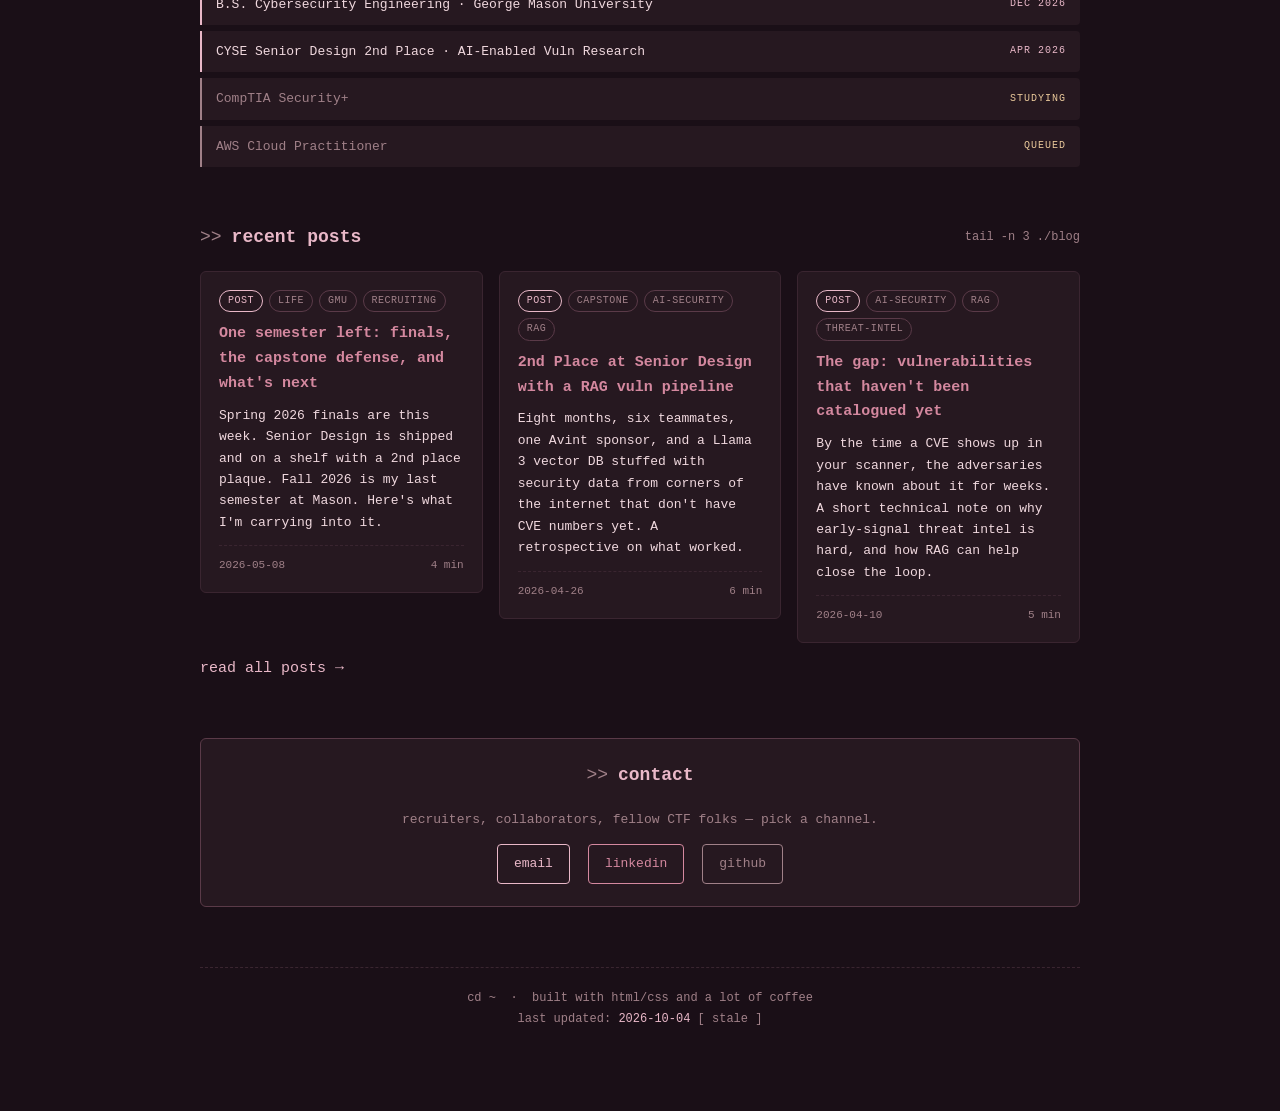
==== commit e7705f1a: "bump last-updated" ====
--- a/index.html
+++ b/index.html
@@ -294,7 +294,7 @@
 
   <footer>
     <div>cd ~ &nbsp;&middot;&nbsp; built with html/css and a lot of coffee</div>
-    <div>last updated: <span class="last-updated" id="last-updated">2026-09-27</span></div>
+    <div>last updated: <span class="last-updated" id="last-updated">2026-10-04</span></div>
   </footer>
 
 </main>
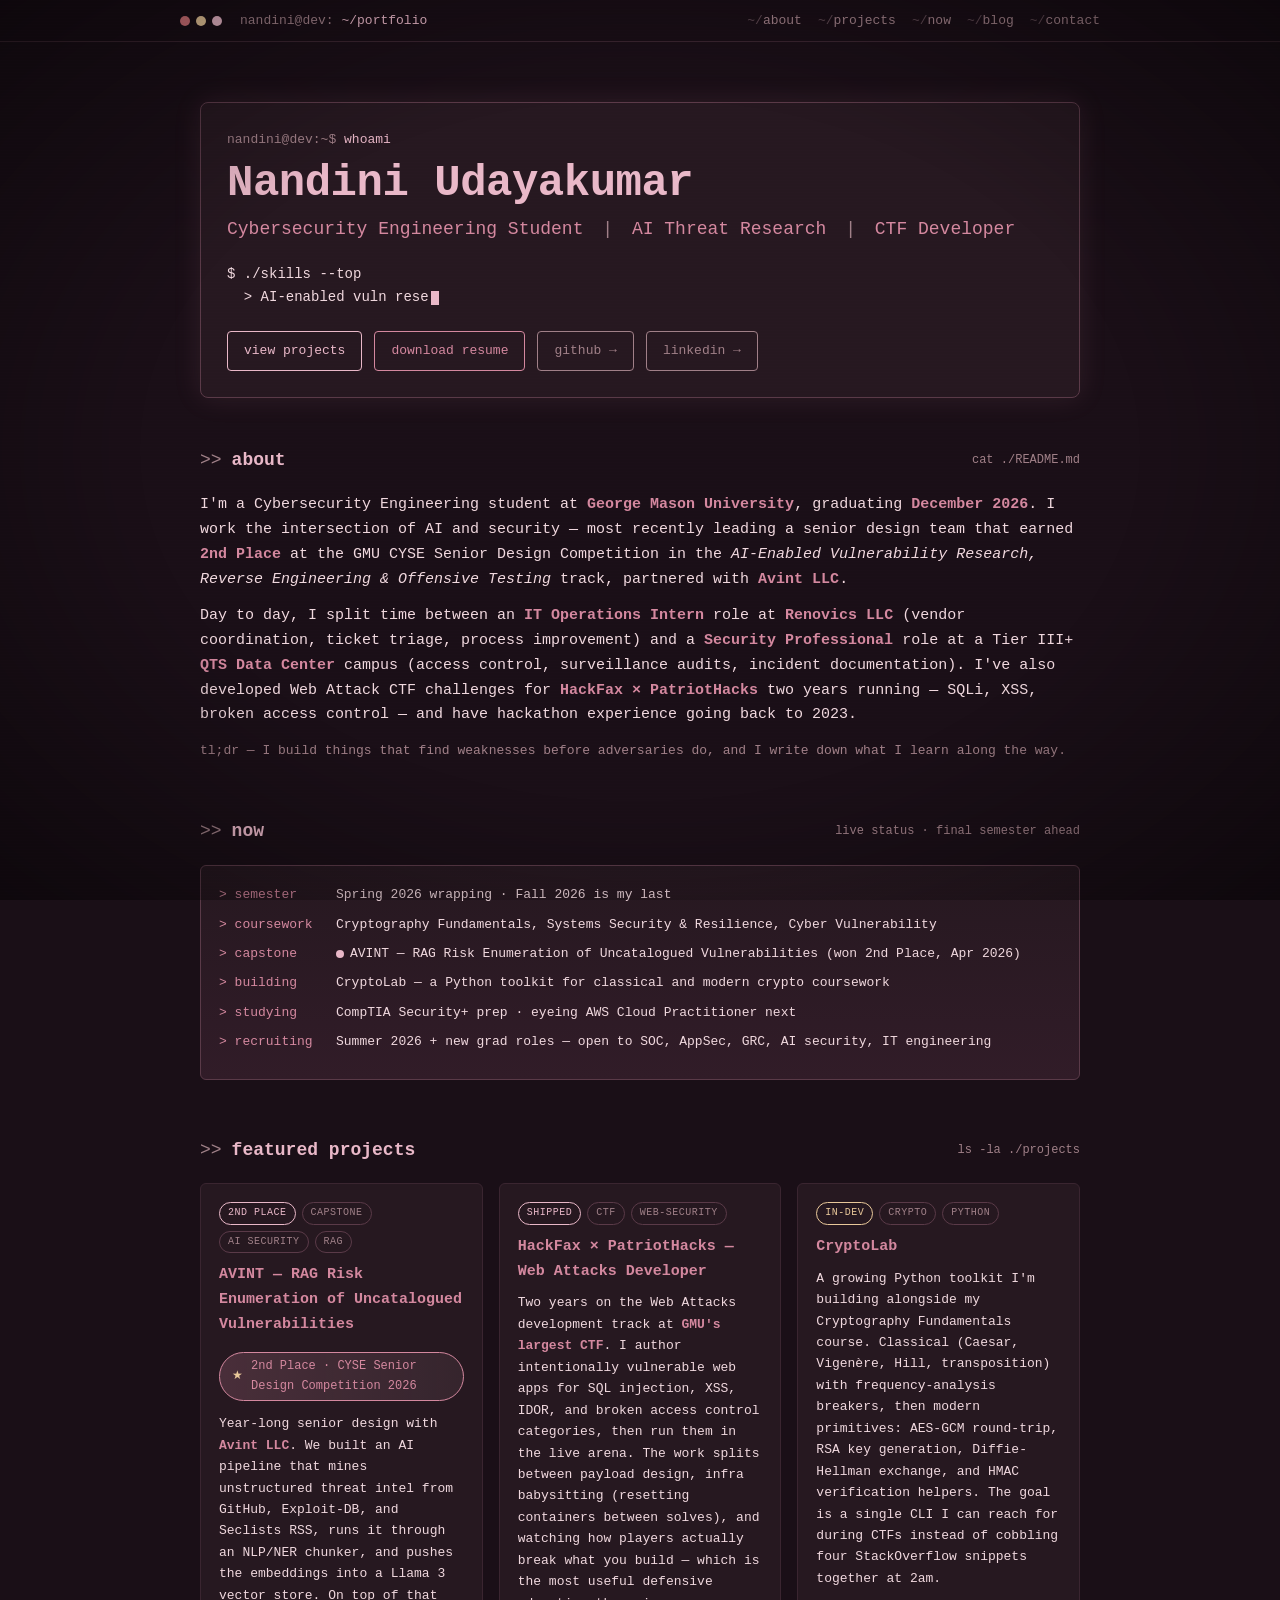
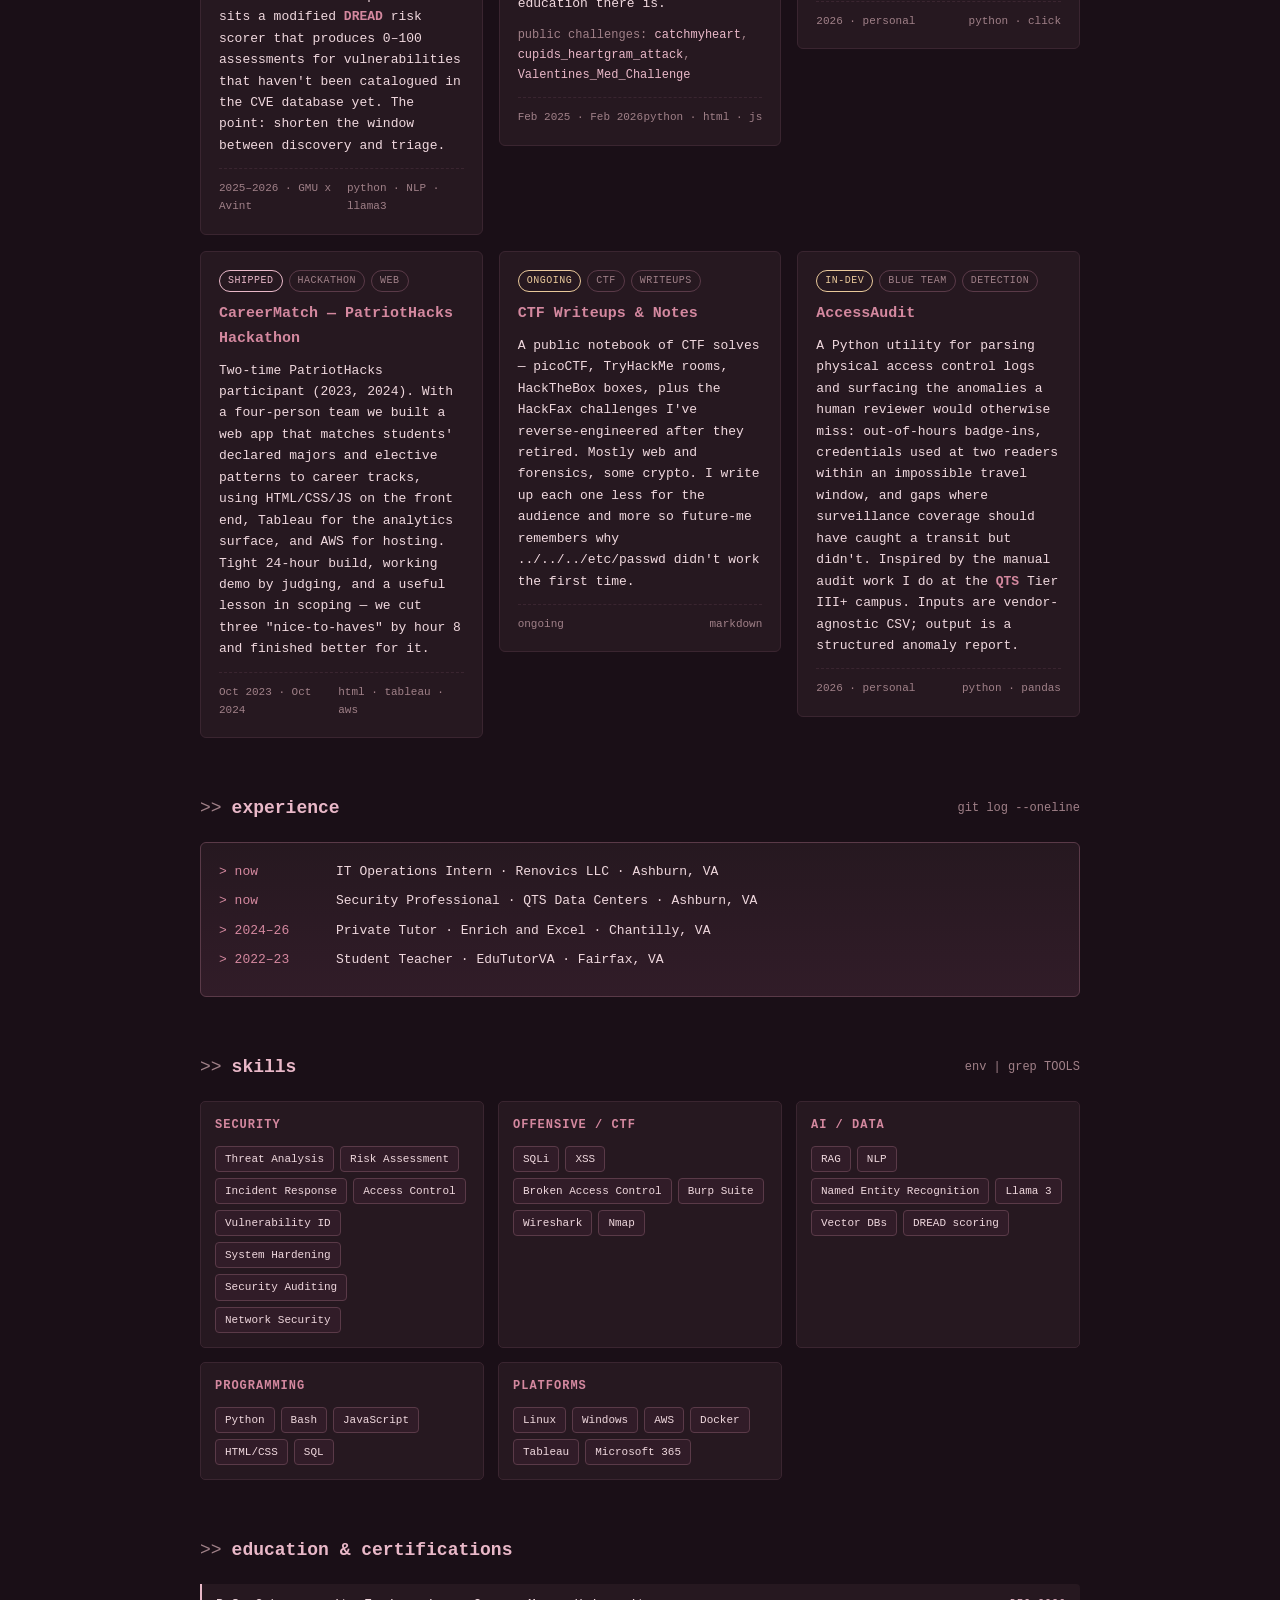
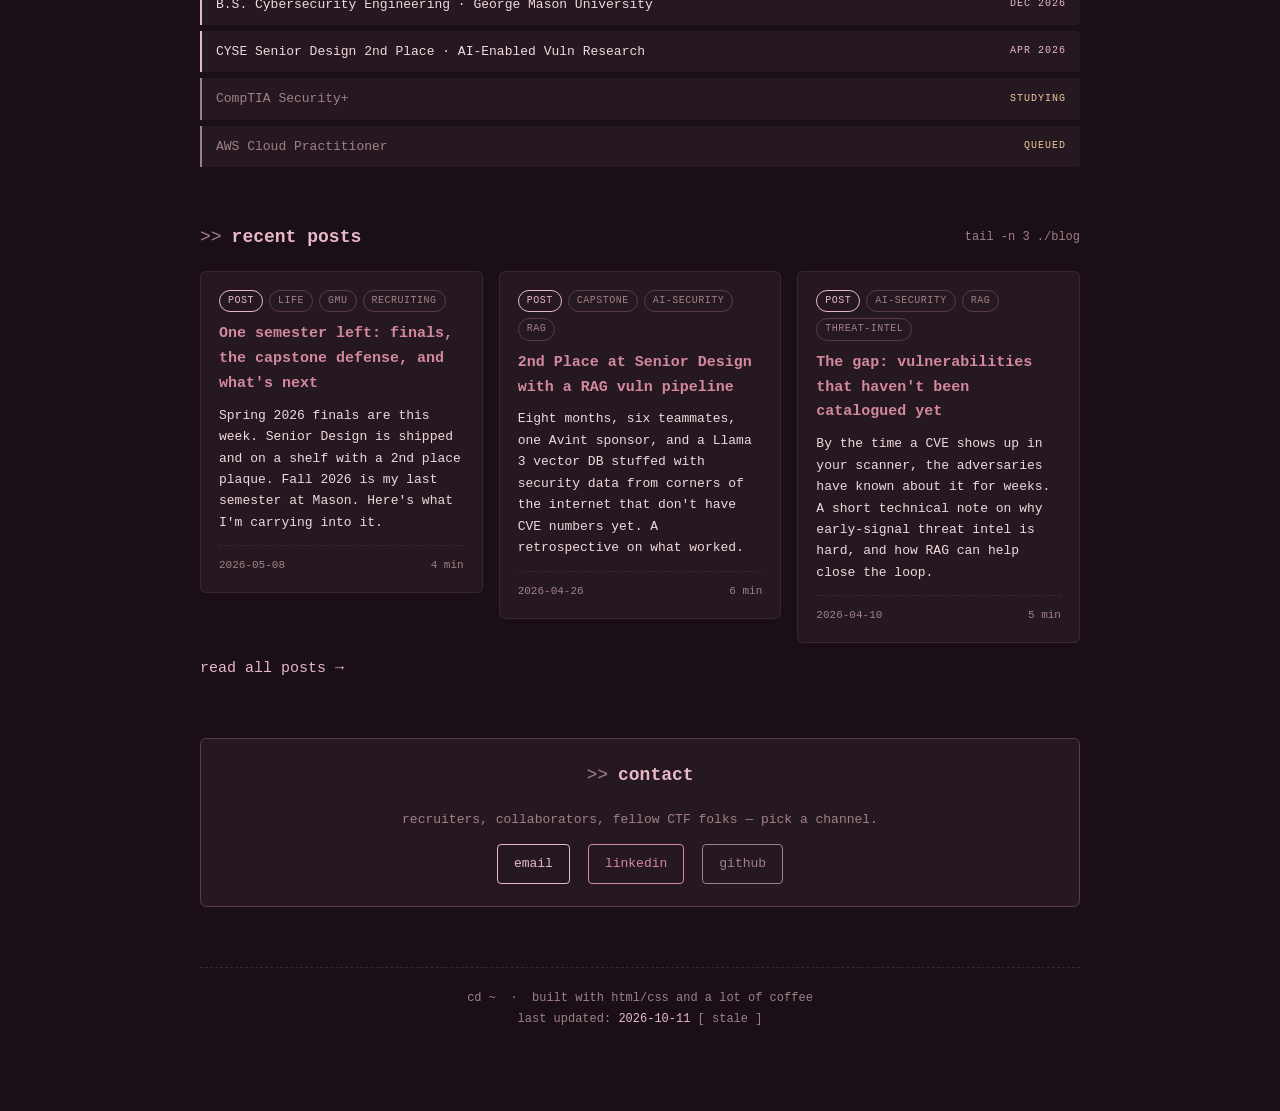
==== commit adca2ca0: "bump last-updated" ====
--- a/index.html
+++ b/index.html
@@ -294,7 +294,7 @@
 
   <footer>
     <div>cd ~ &nbsp;&middot;&nbsp; built with html/css and a lot of coffee</div>
-    <div>last updated: <span class="last-updated" id="last-updated">2026-10-04</span></div>
+    <div>last updated: <span class="last-updated" id="last-updated">2026-10-11</span></div>
   </footer>
 
 </main>
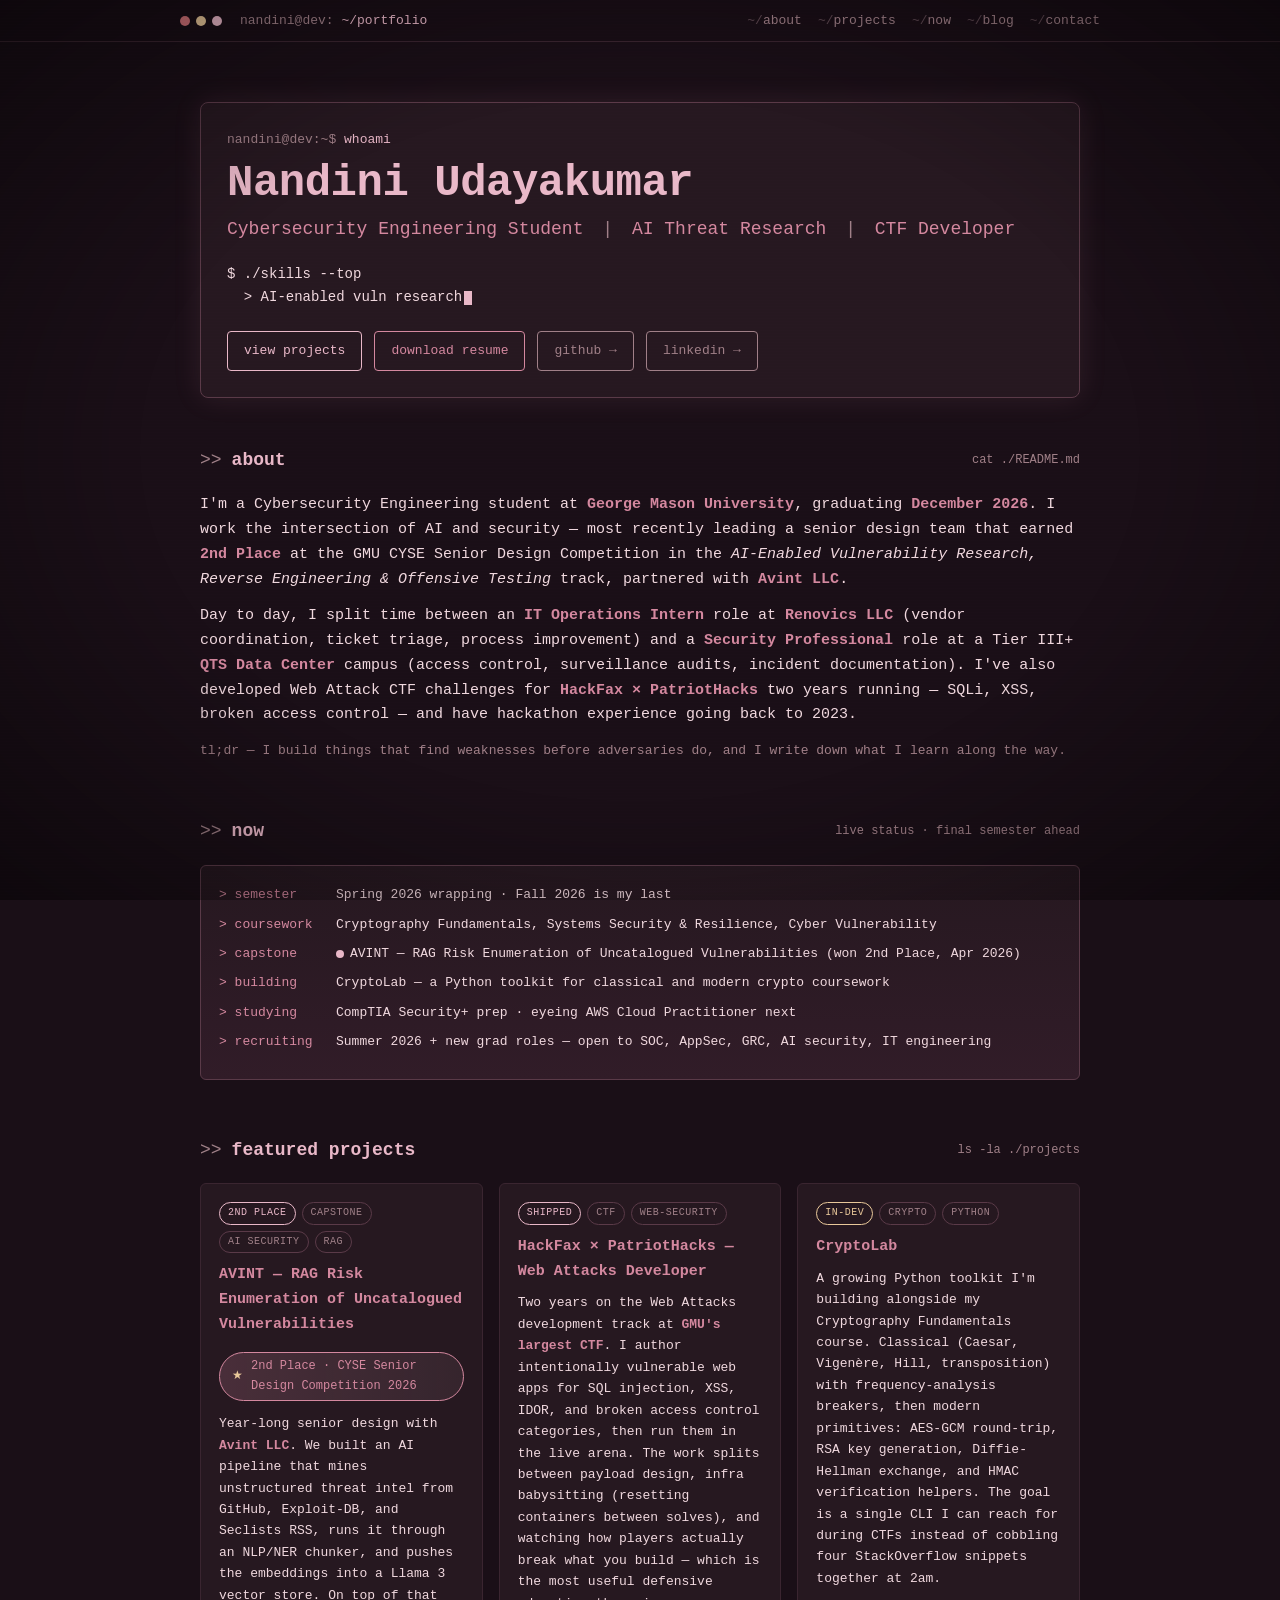
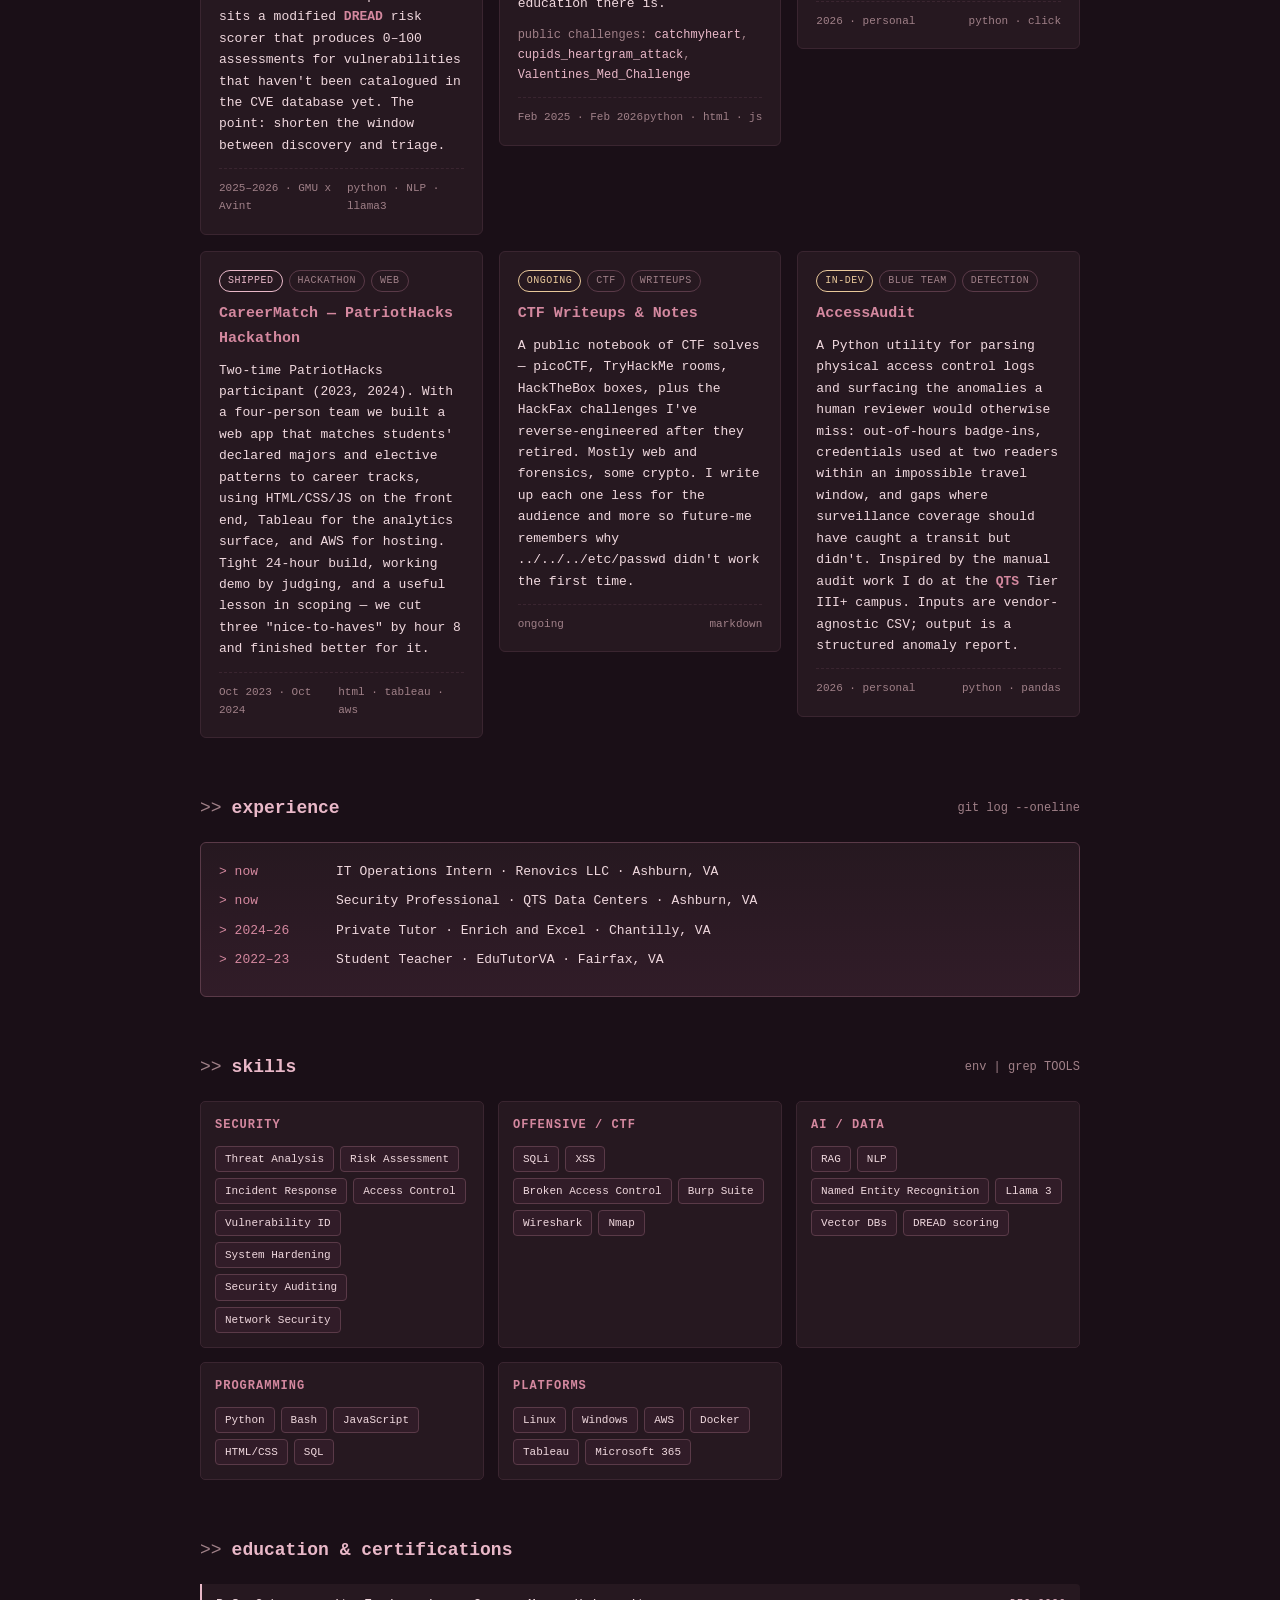
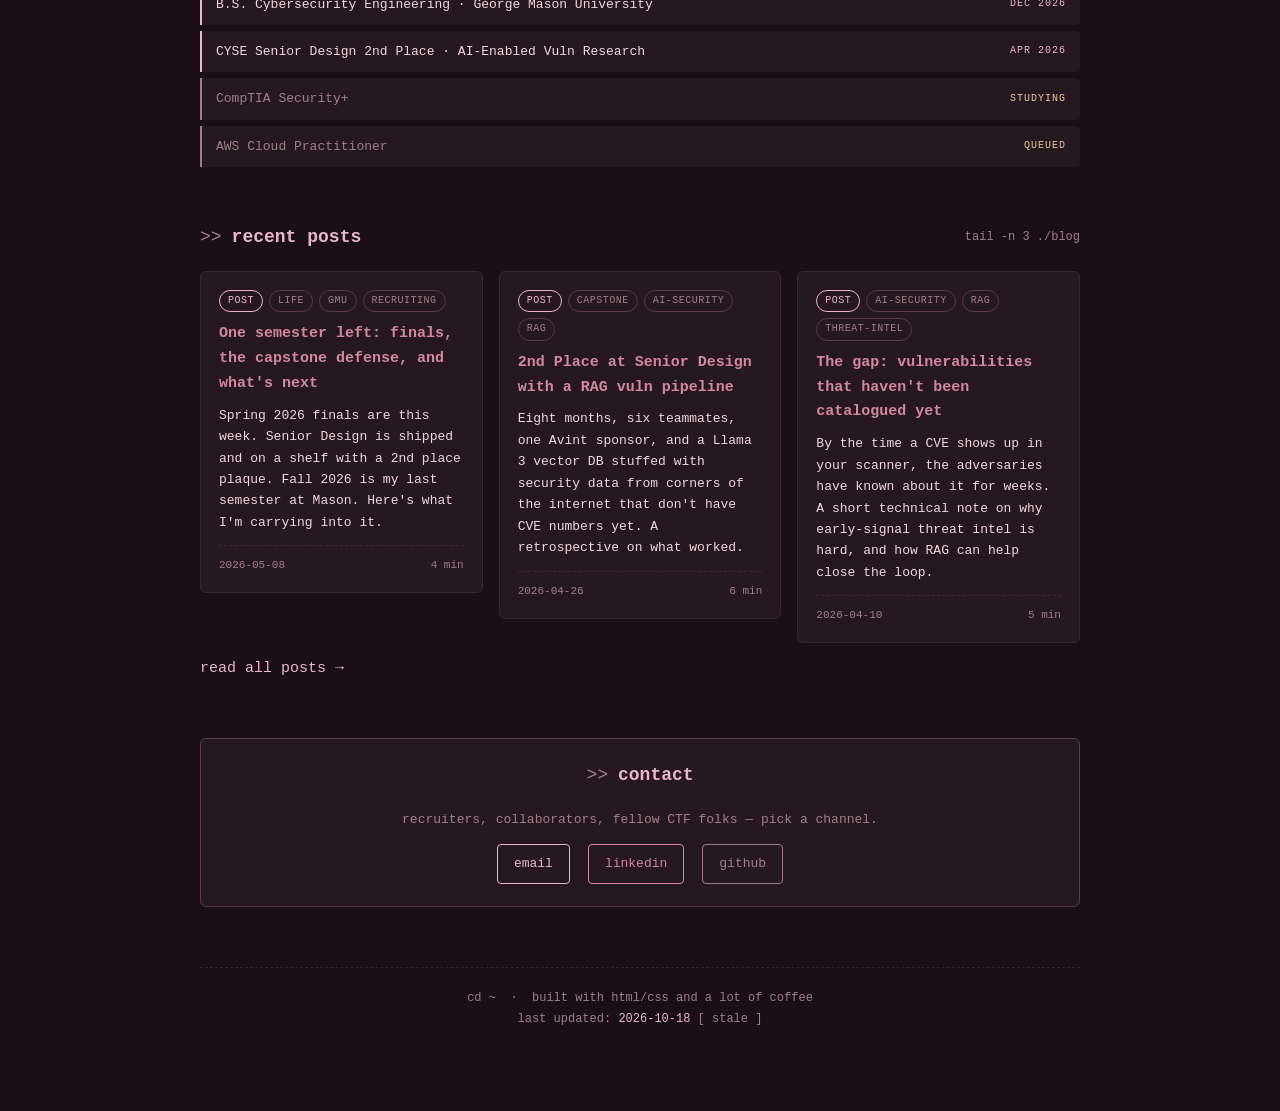
==== commit 5e673ff2: "bump last-updated" ====
--- a/index.html
+++ b/index.html
@@ -294,7 +294,7 @@
 
   <footer>
     <div>cd ~ &nbsp;&middot;&nbsp; built with html/css and a lot of coffee</div>
-    <div>last updated: <span class="last-updated" id="last-updated">2026-10-11</span></div>
+    <div>last updated: <span class="last-updated" id="last-updated">2026-10-18</span></div>
   </footer>
 
 </main>
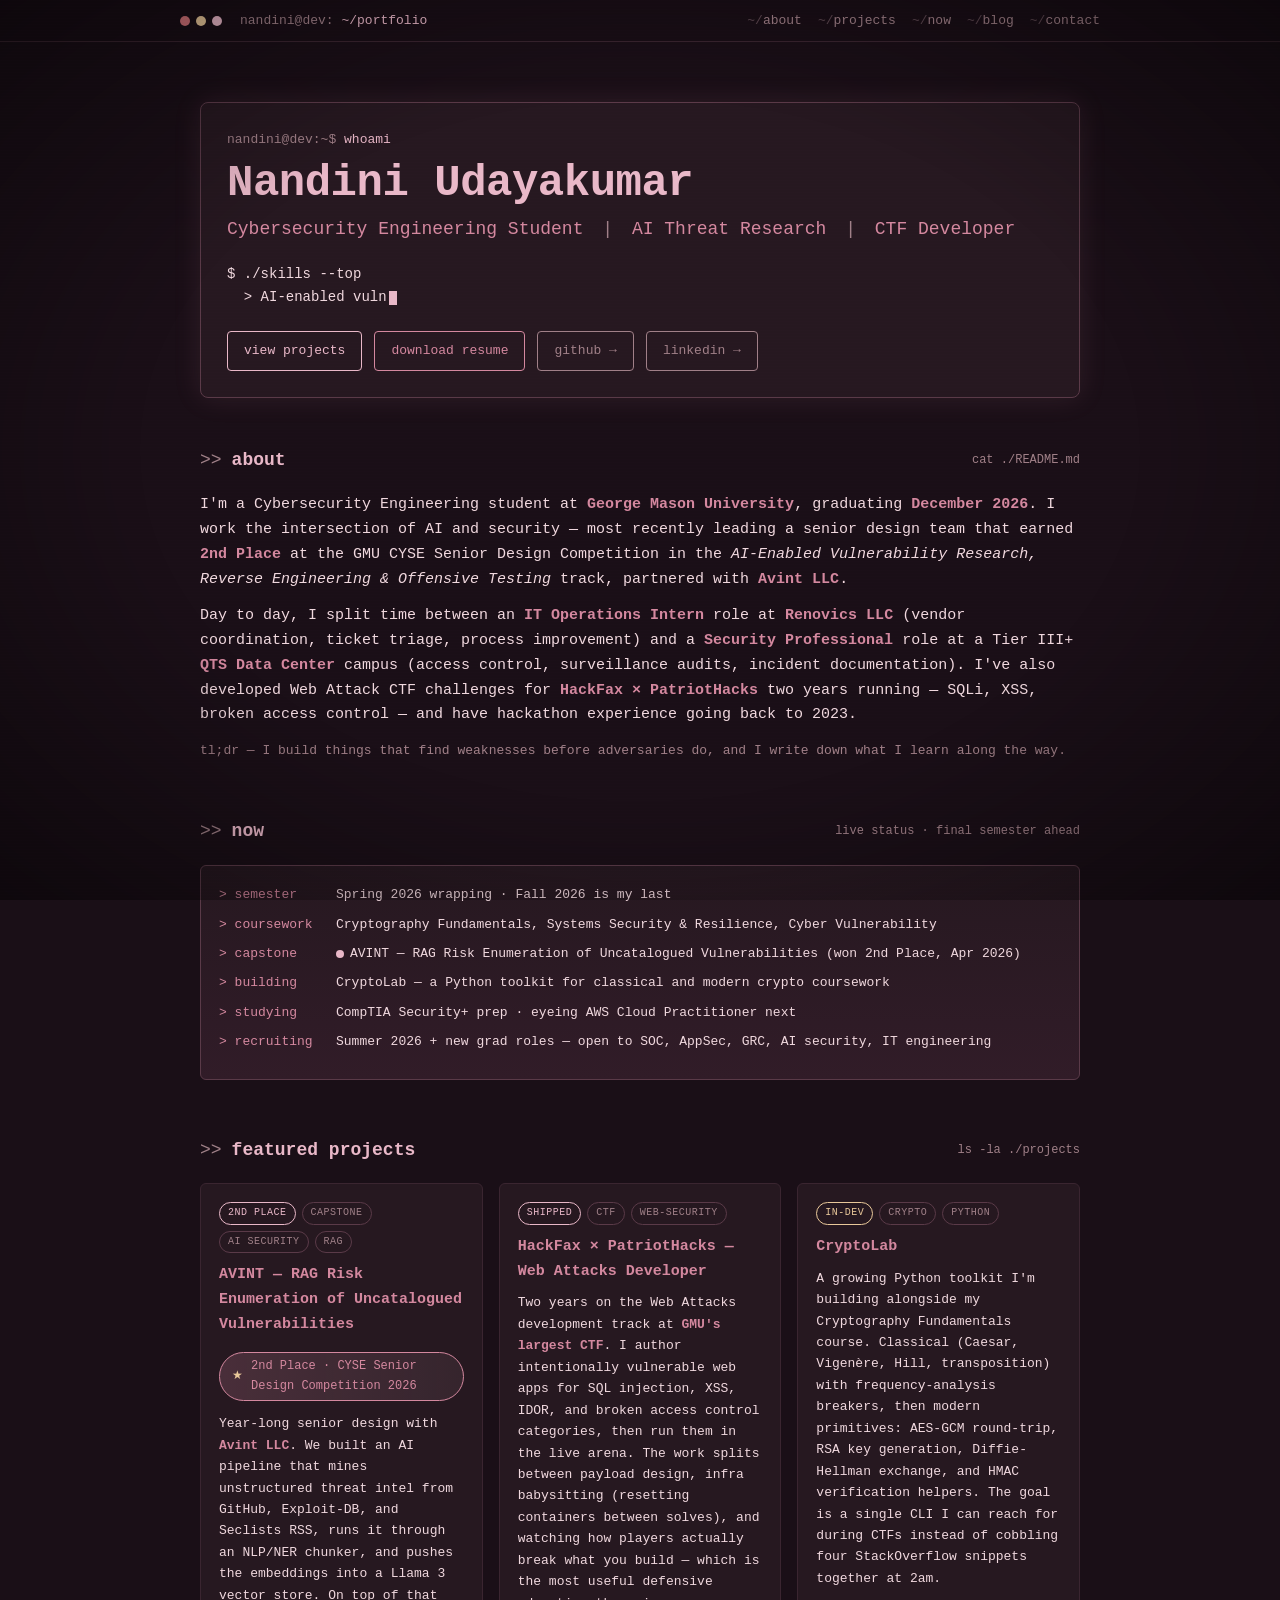
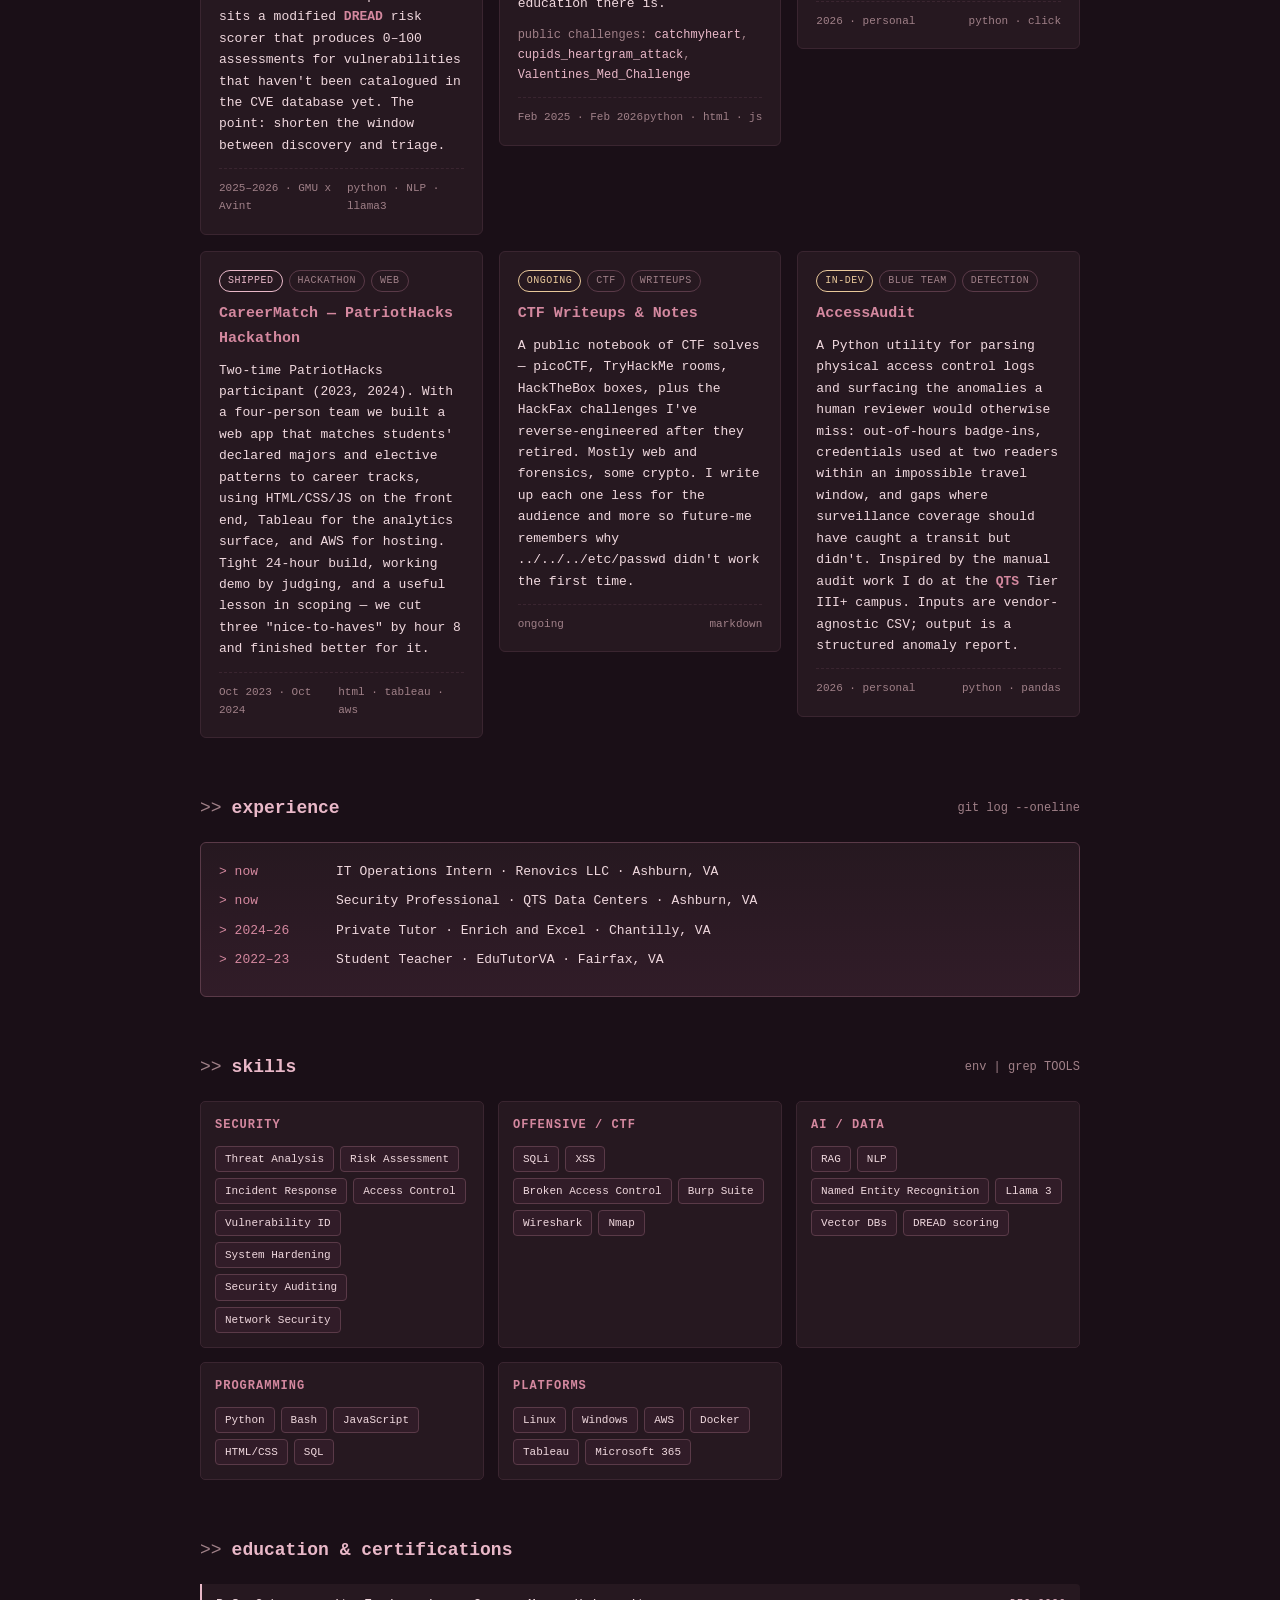
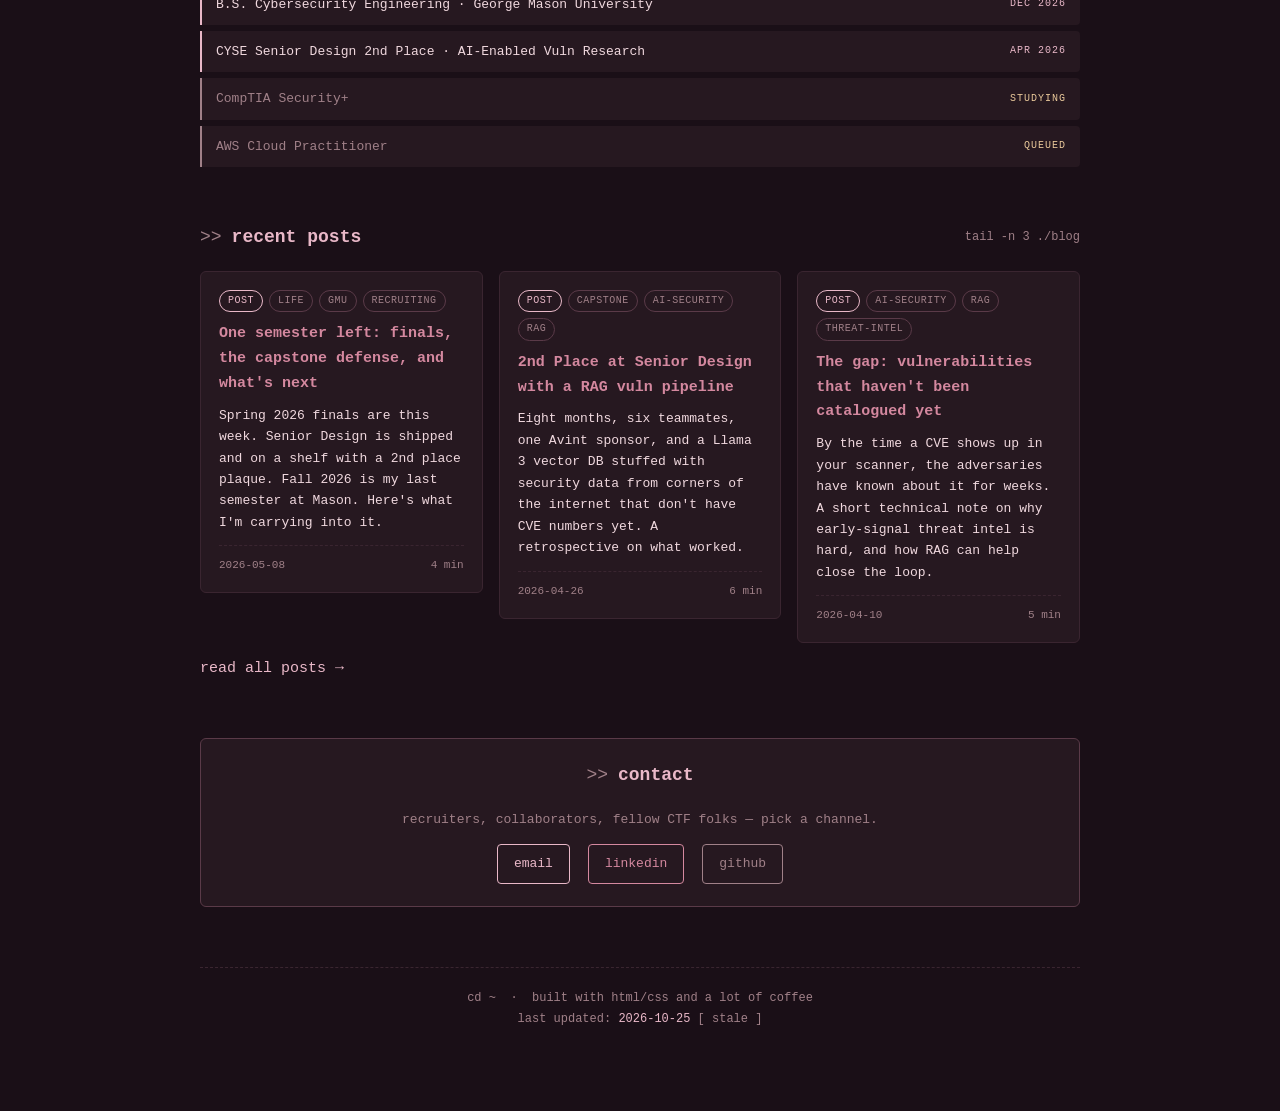
==== commit 26f6189d: "bump last-updated" ====
--- a/index.html
+++ b/index.html
@@ -294,7 +294,7 @@
 
   <footer>
     <div>cd ~ &nbsp;&middot;&nbsp; built with html/css and a lot of coffee</div>
-    <div>last updated: <span class="last-updated" id="last-updated">2026-10-18</span></div>
+    <div>last updated: <span class="last-updated" id="last-updated">2026-10-25</span></div>
   </footer>
 
 </main>
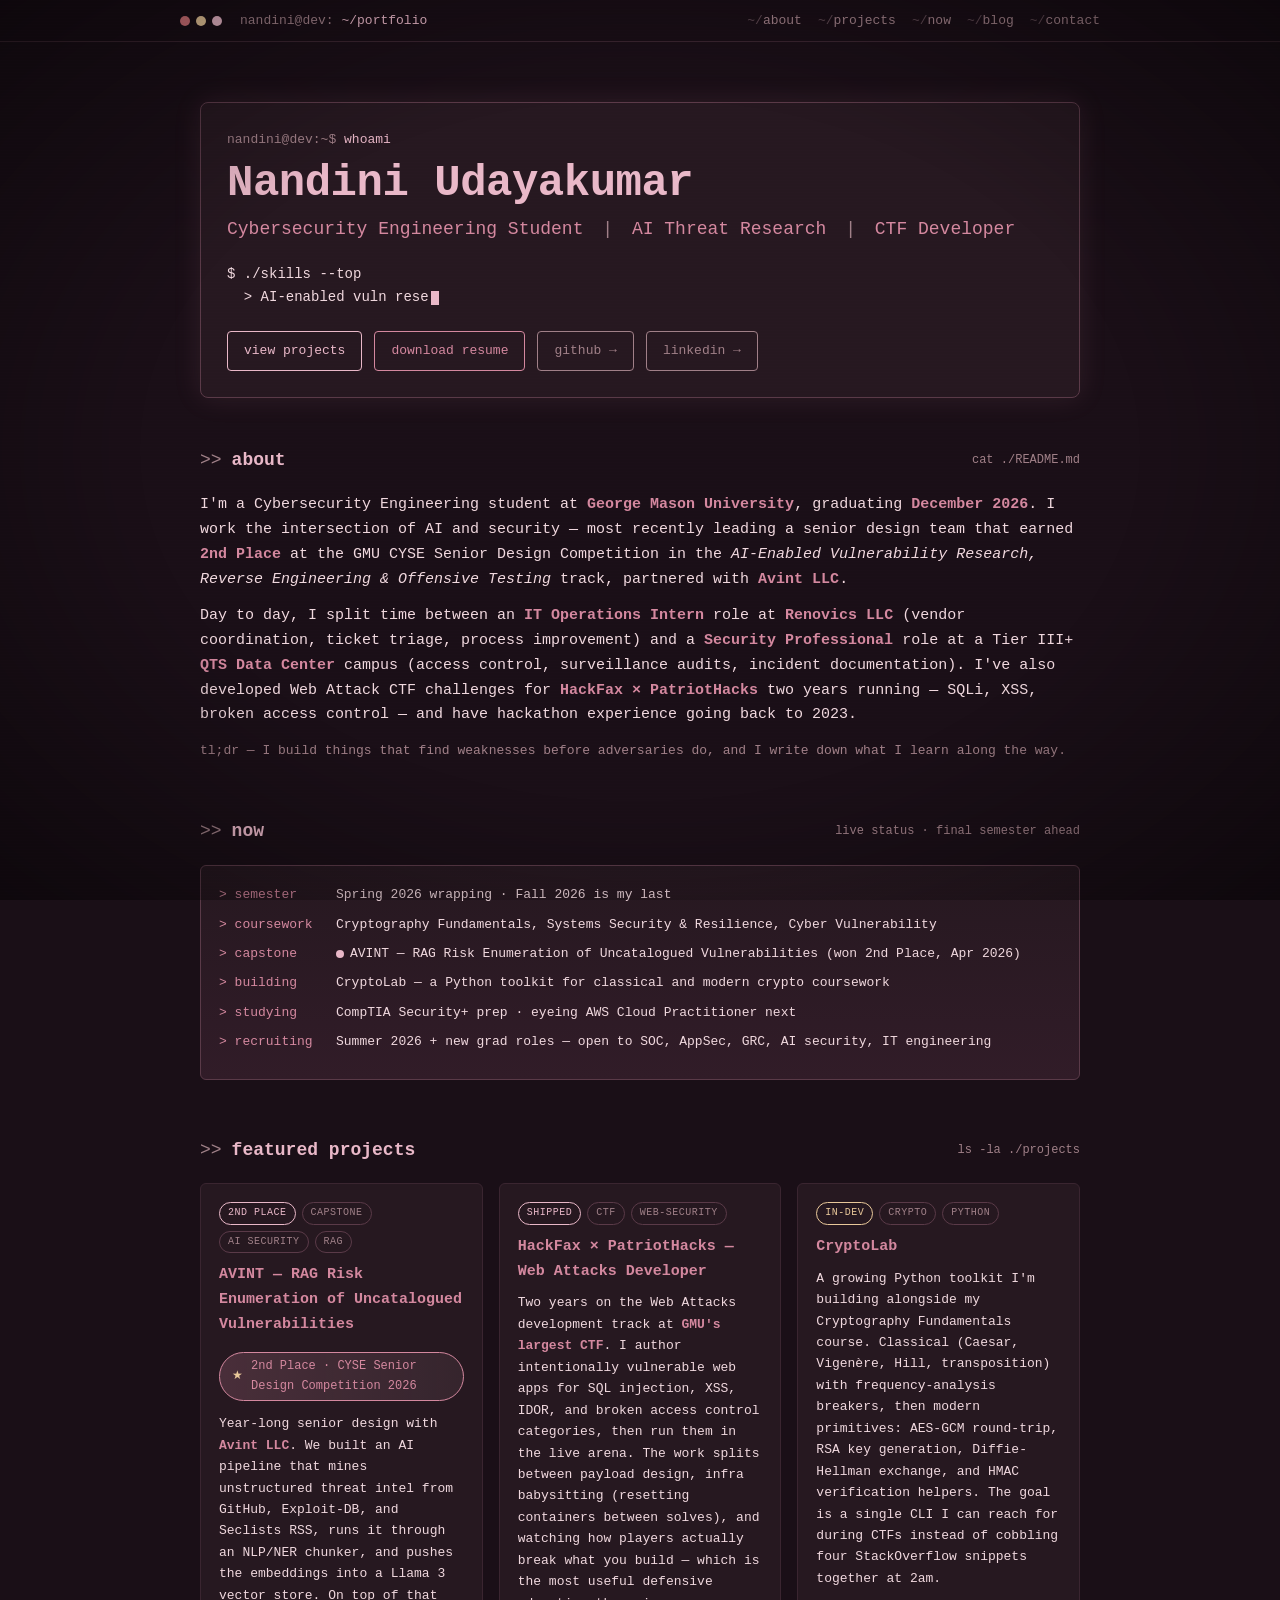
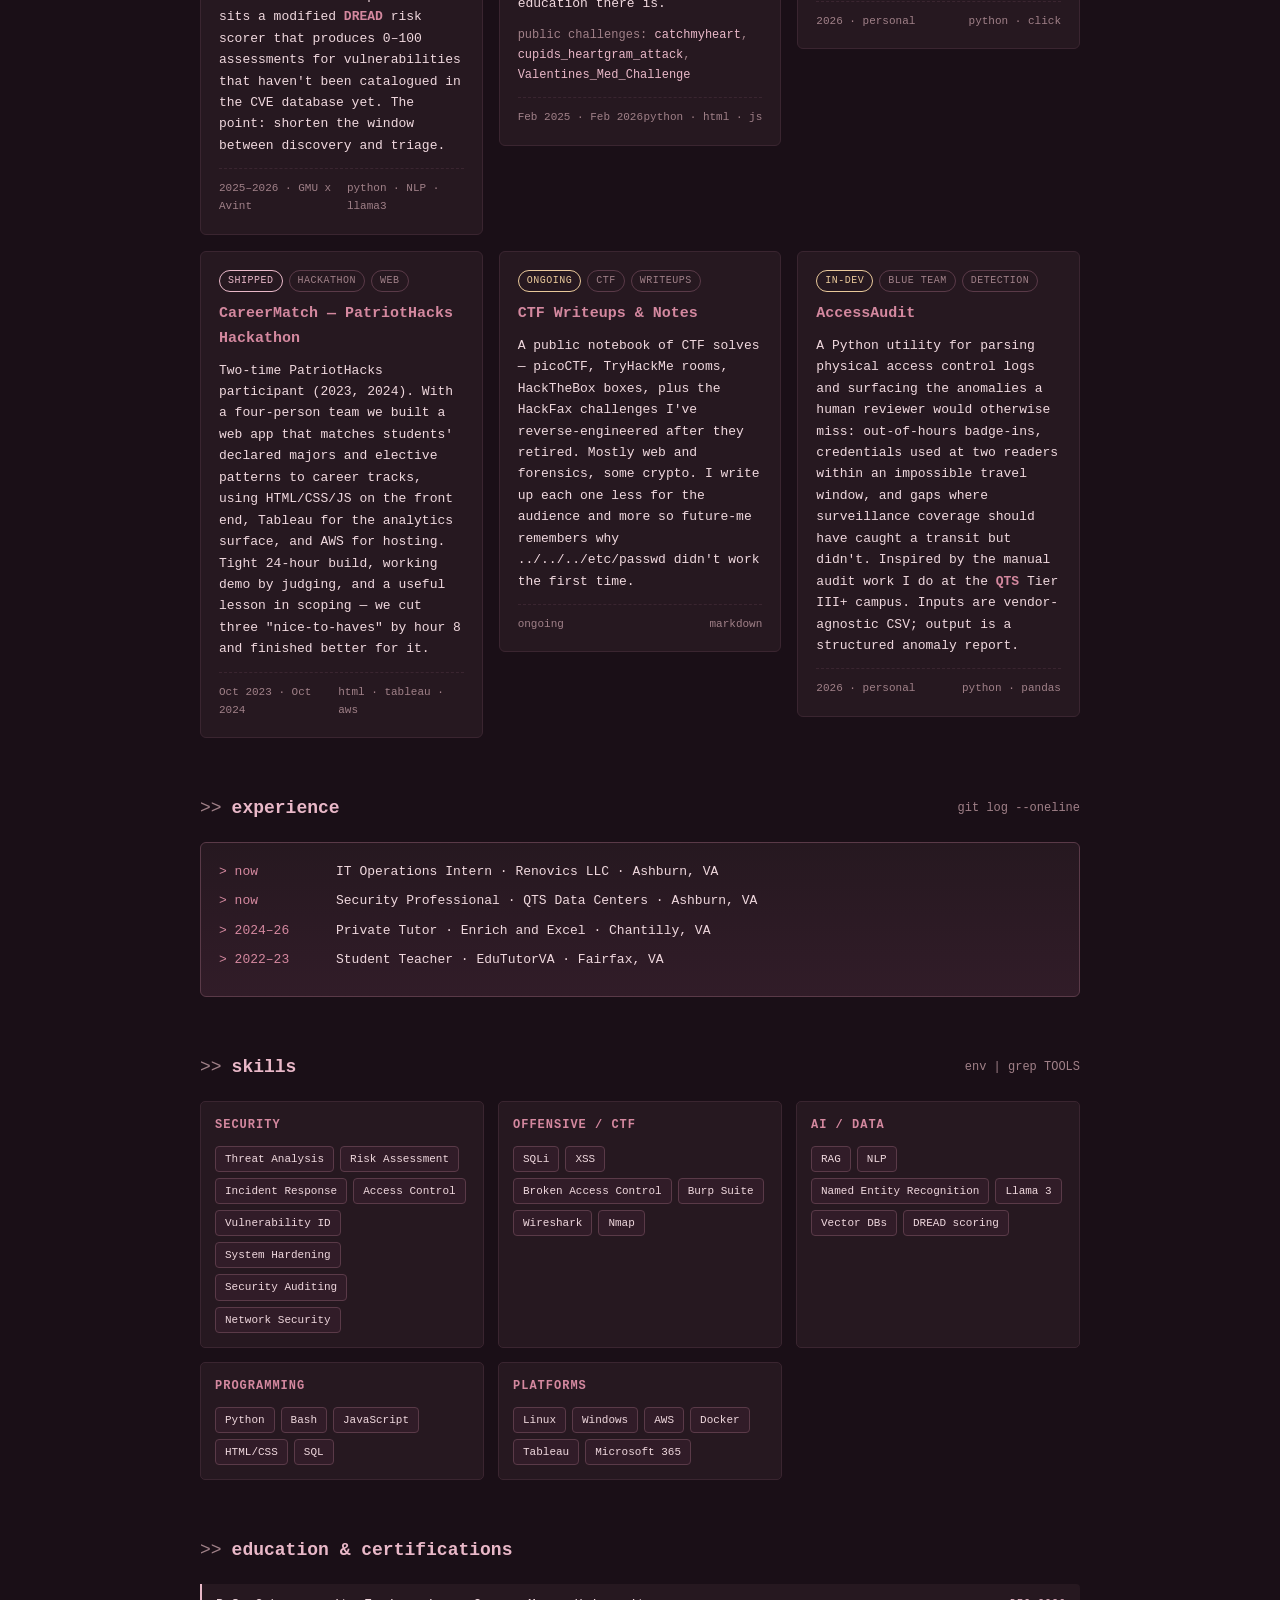
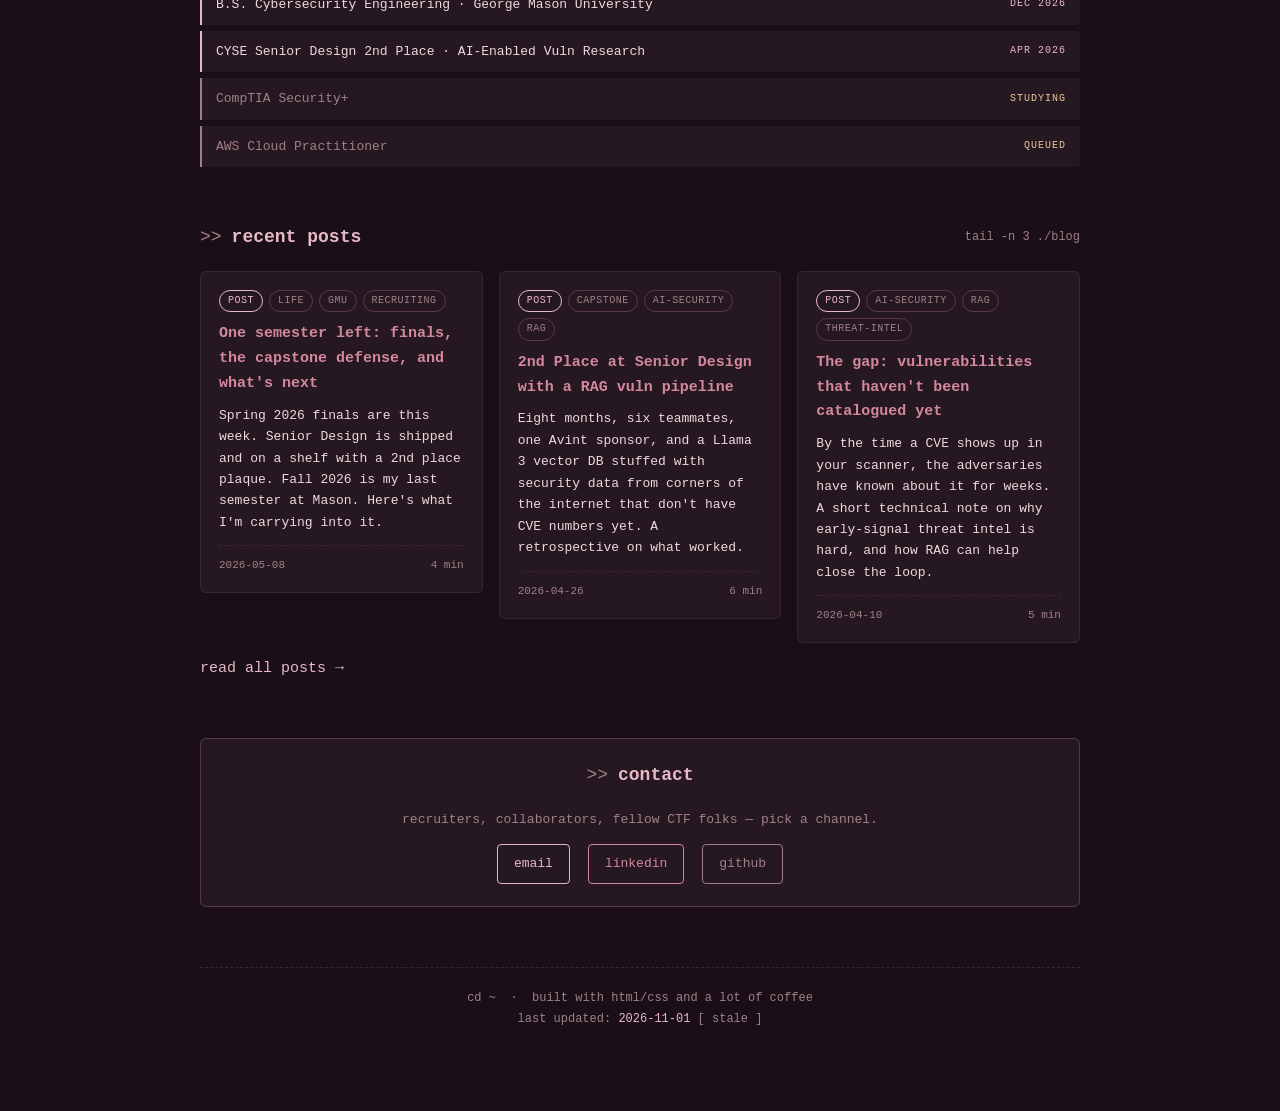
==== commit baac675a: "bump last-updated" ====
--- a/index.html
+++ b/index.html
@@ -294,7 +294,7 @@
 
   <footer>
     <div>cd ~ &nbsp;&middot;&nbsp; built with html/css and a lot of coffee</div>
-    <div>last updated: <span class="last-updated" id="last-updated">2026-10-25</span></div>
+    <div>last updated: <span class="last-updated" id="last-updated">2026-11-01</span></div>
   </footer>
 
 </main>
